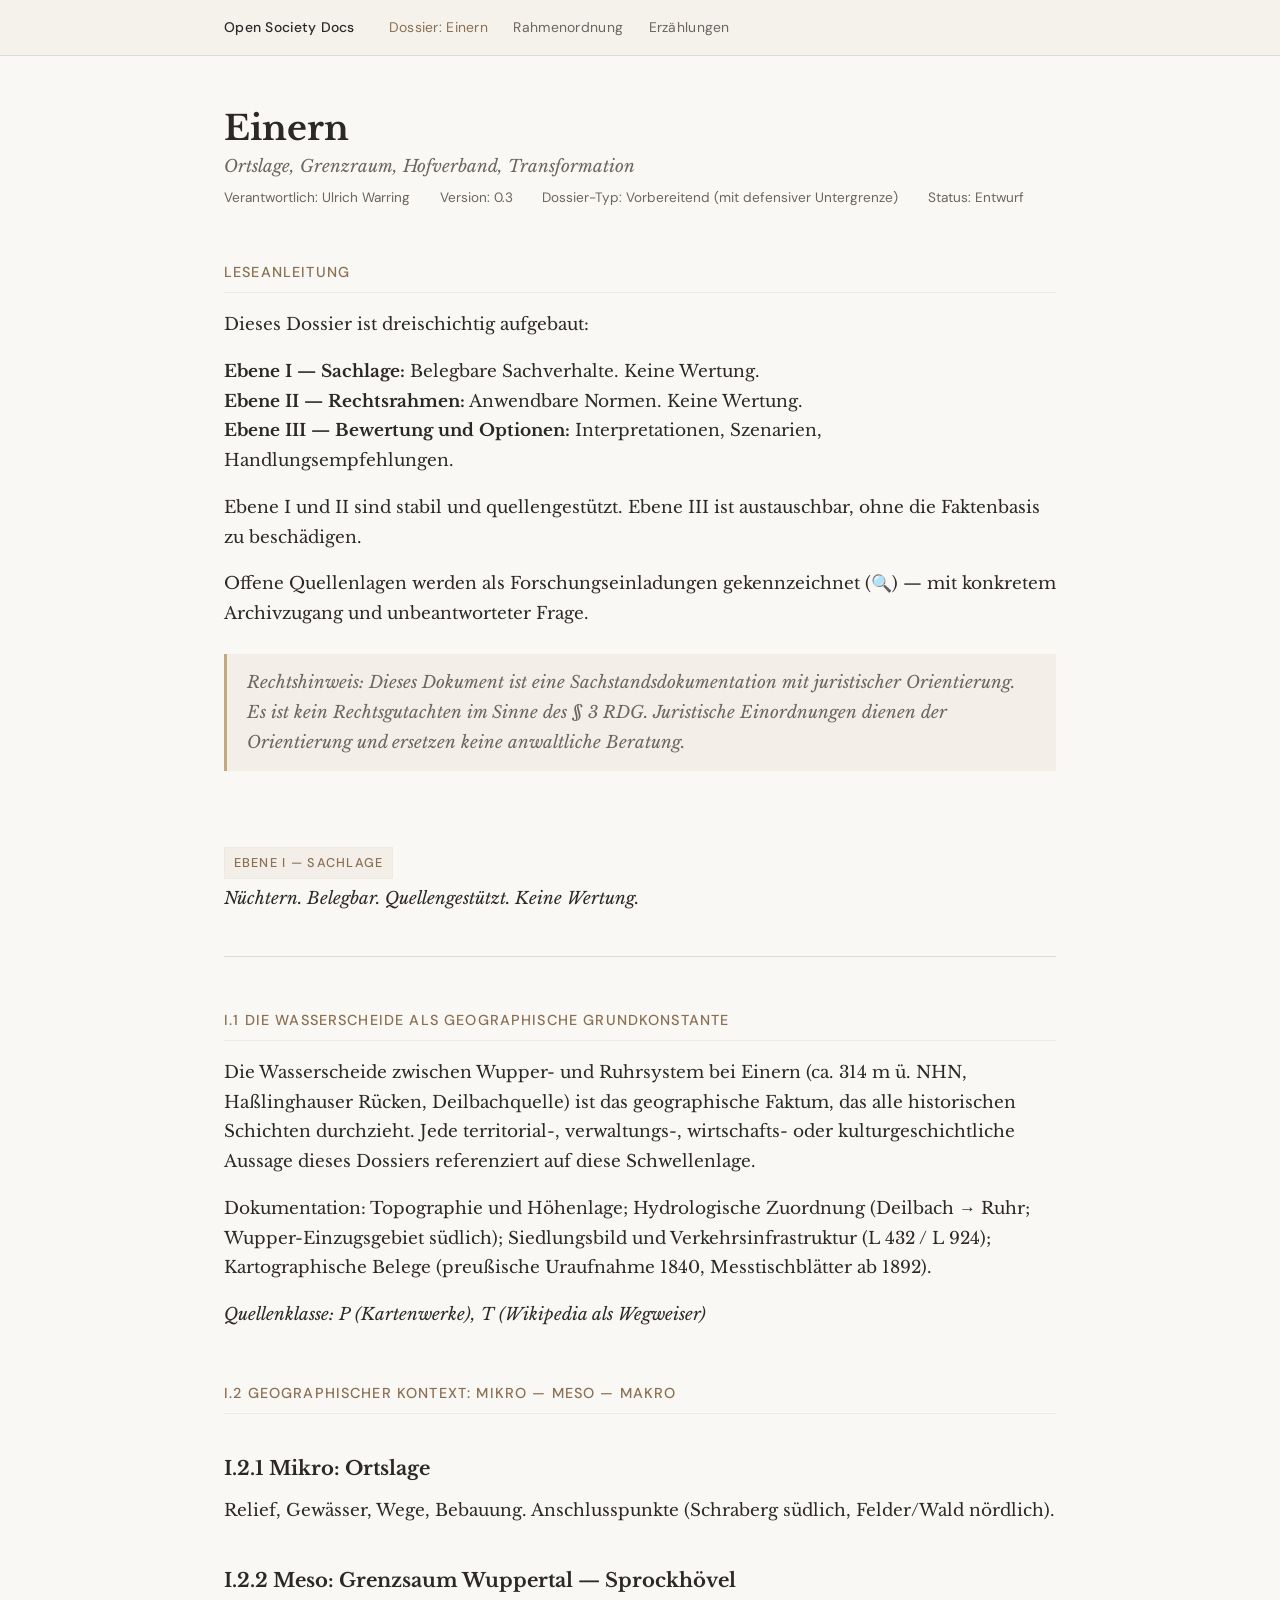
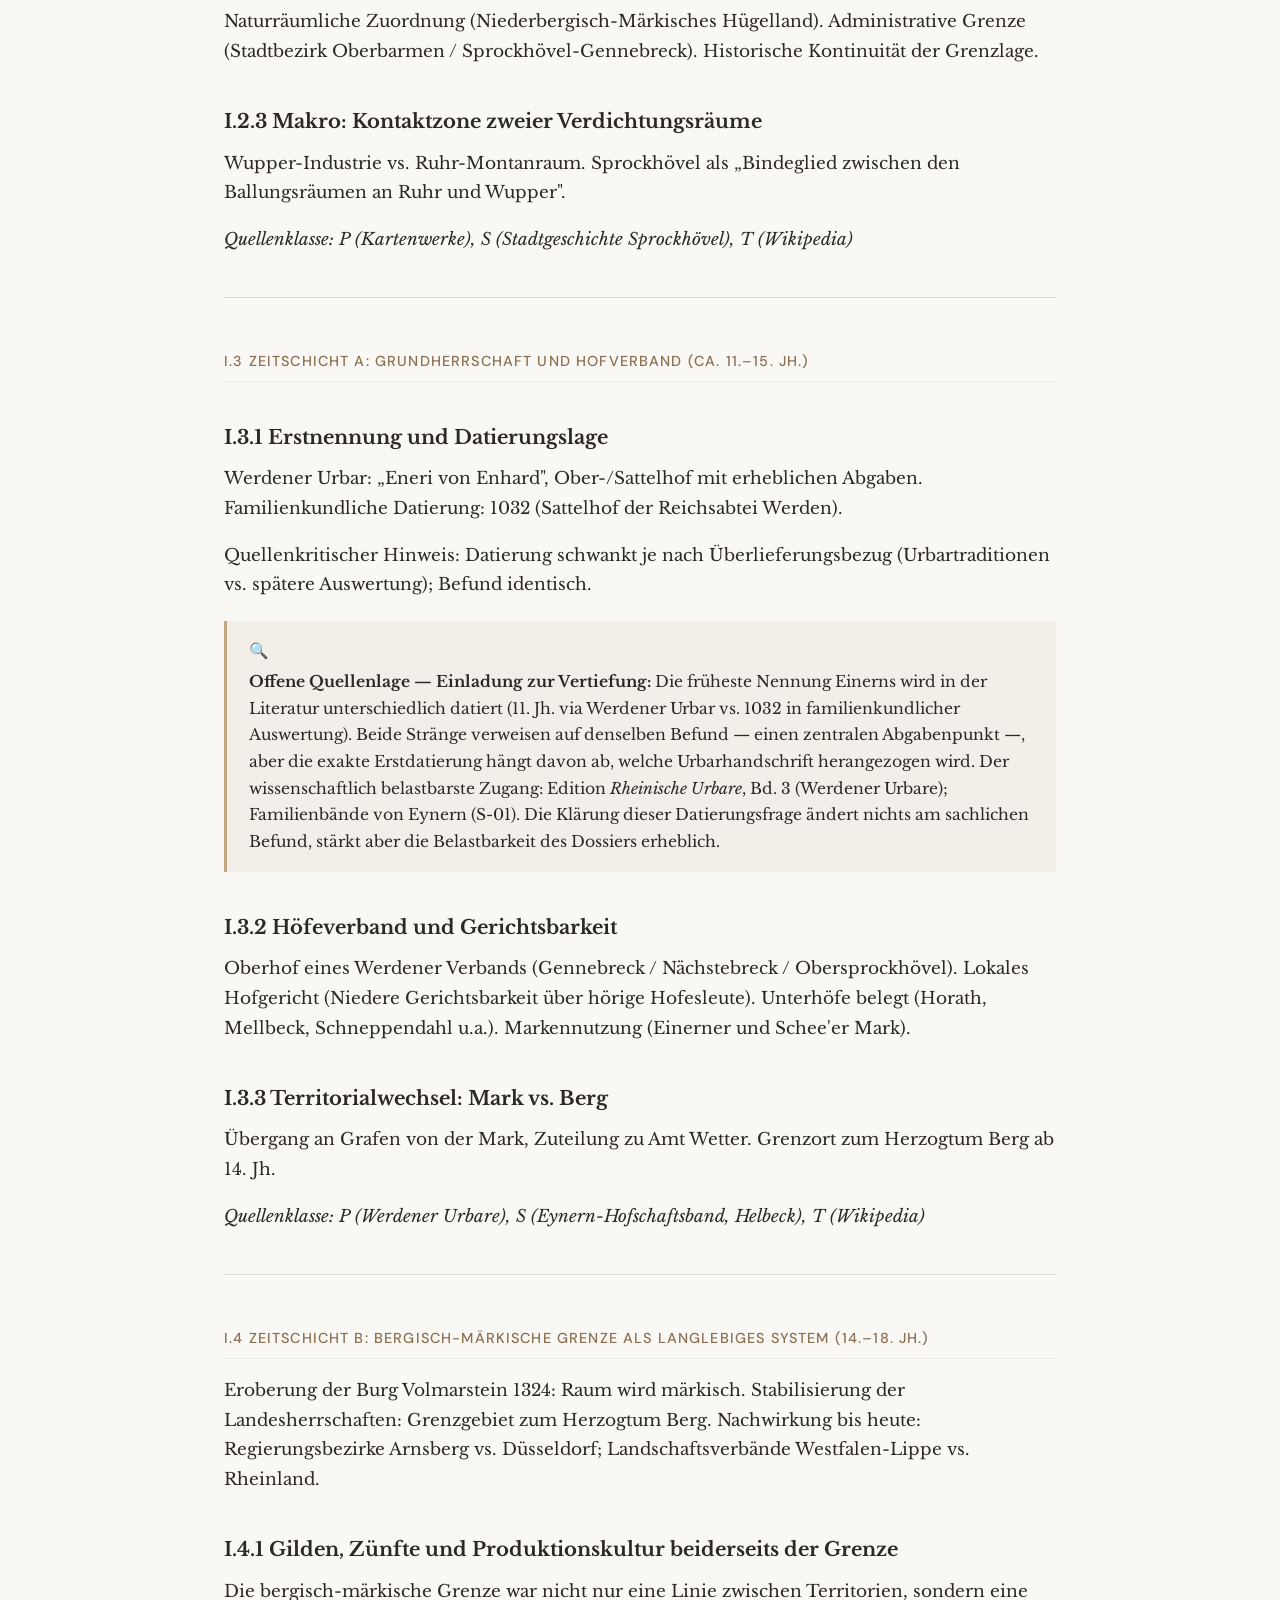
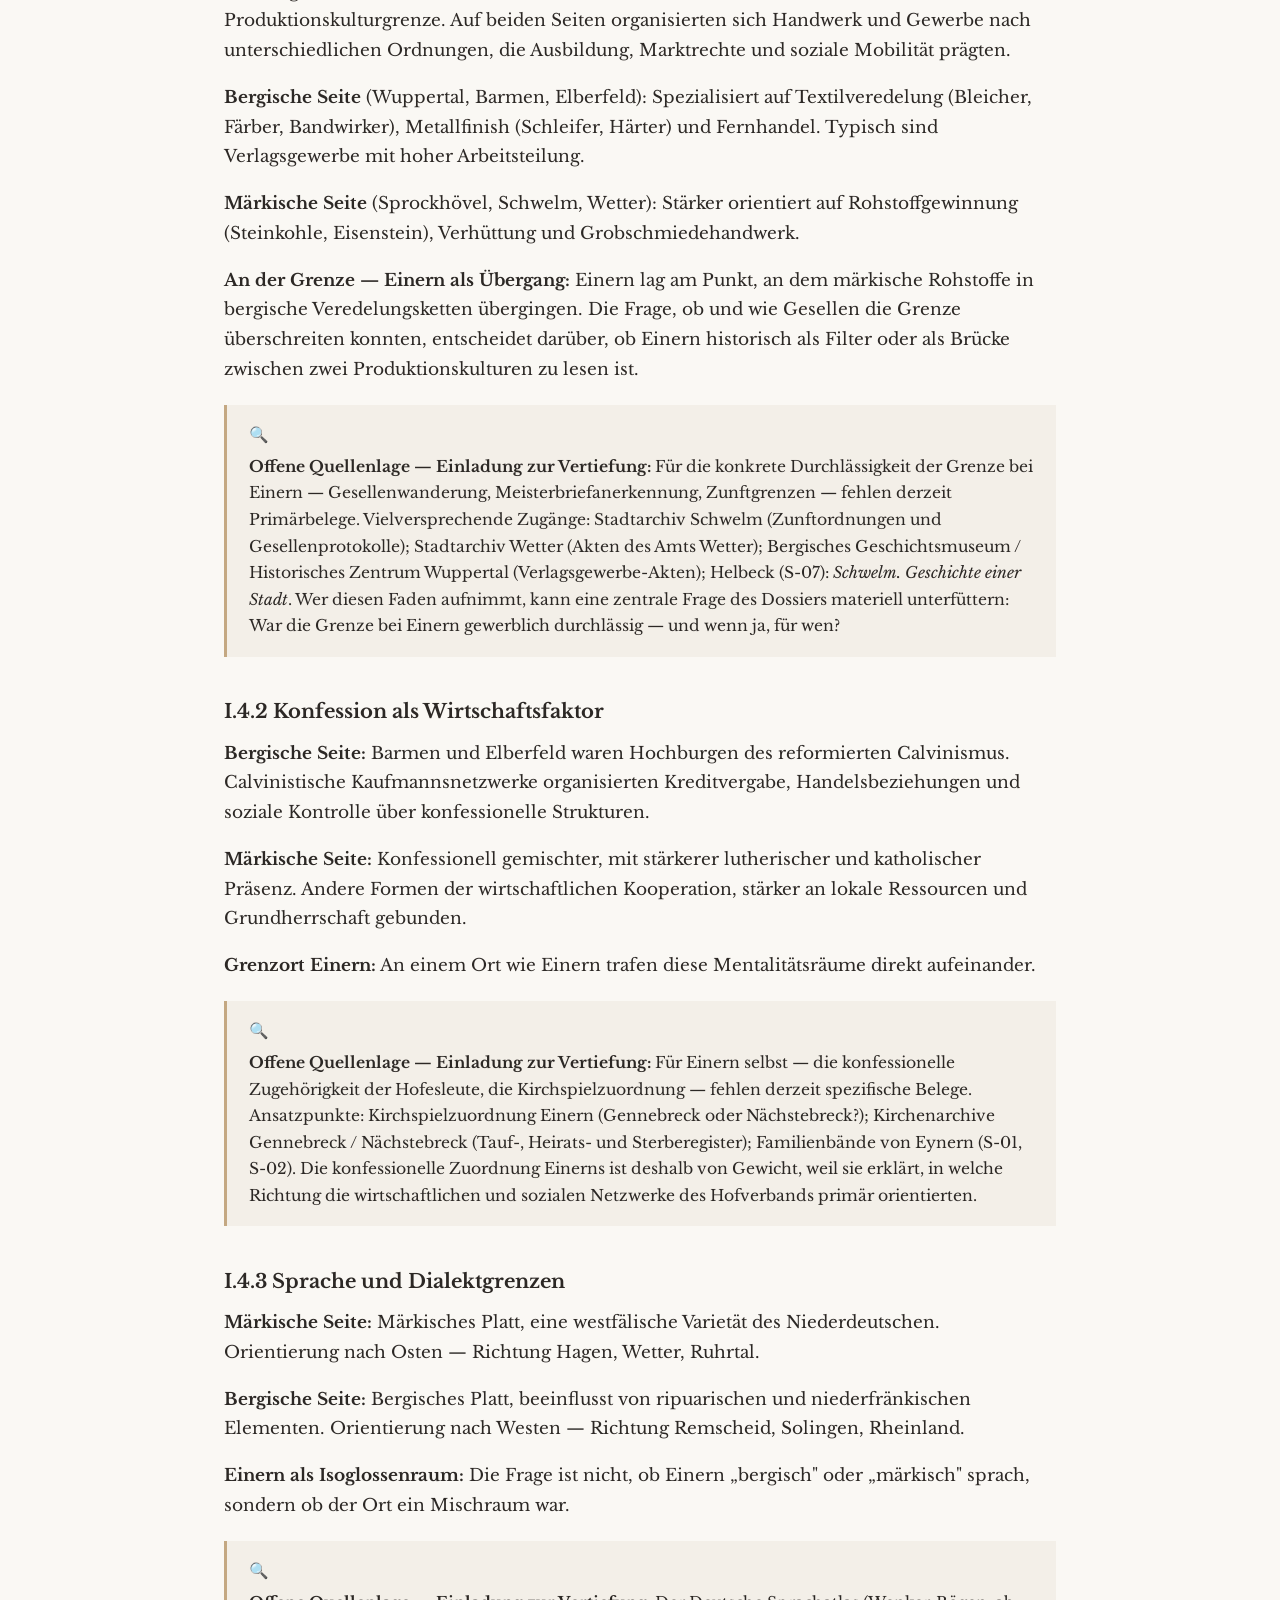
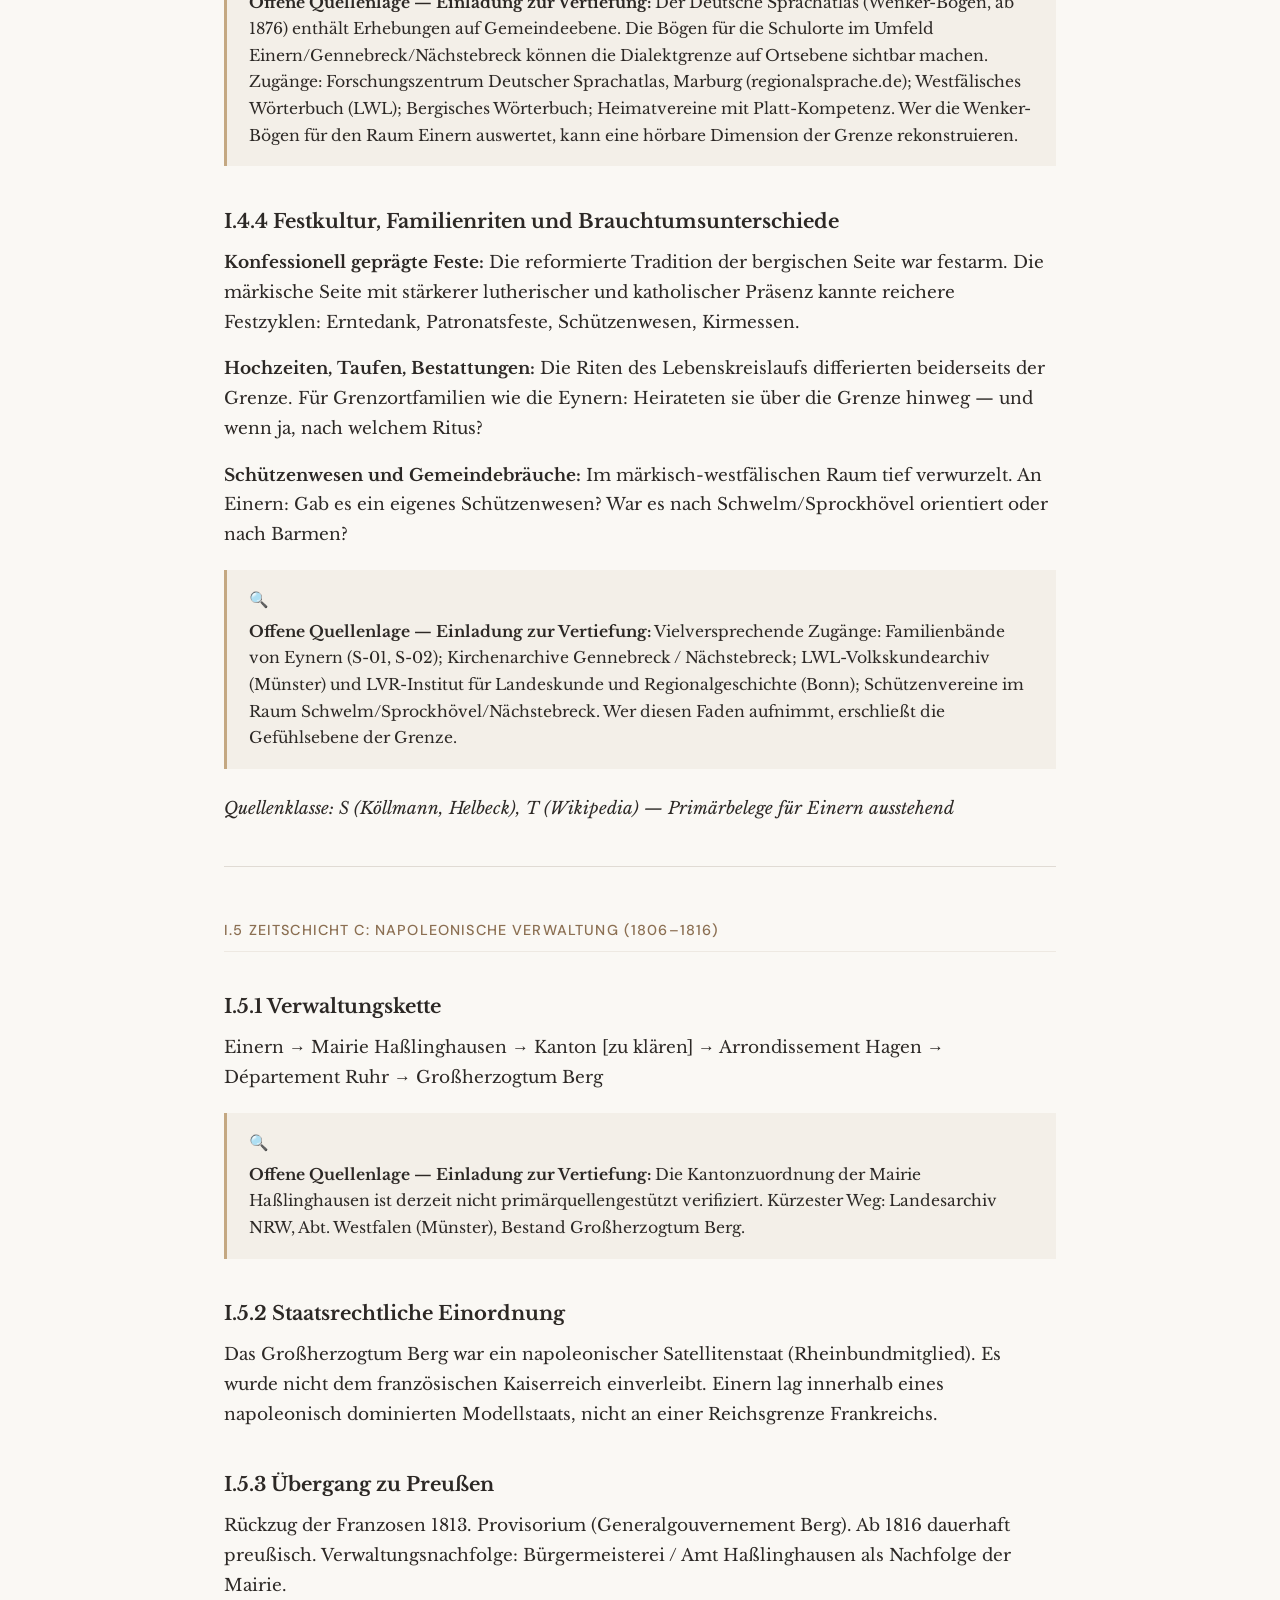
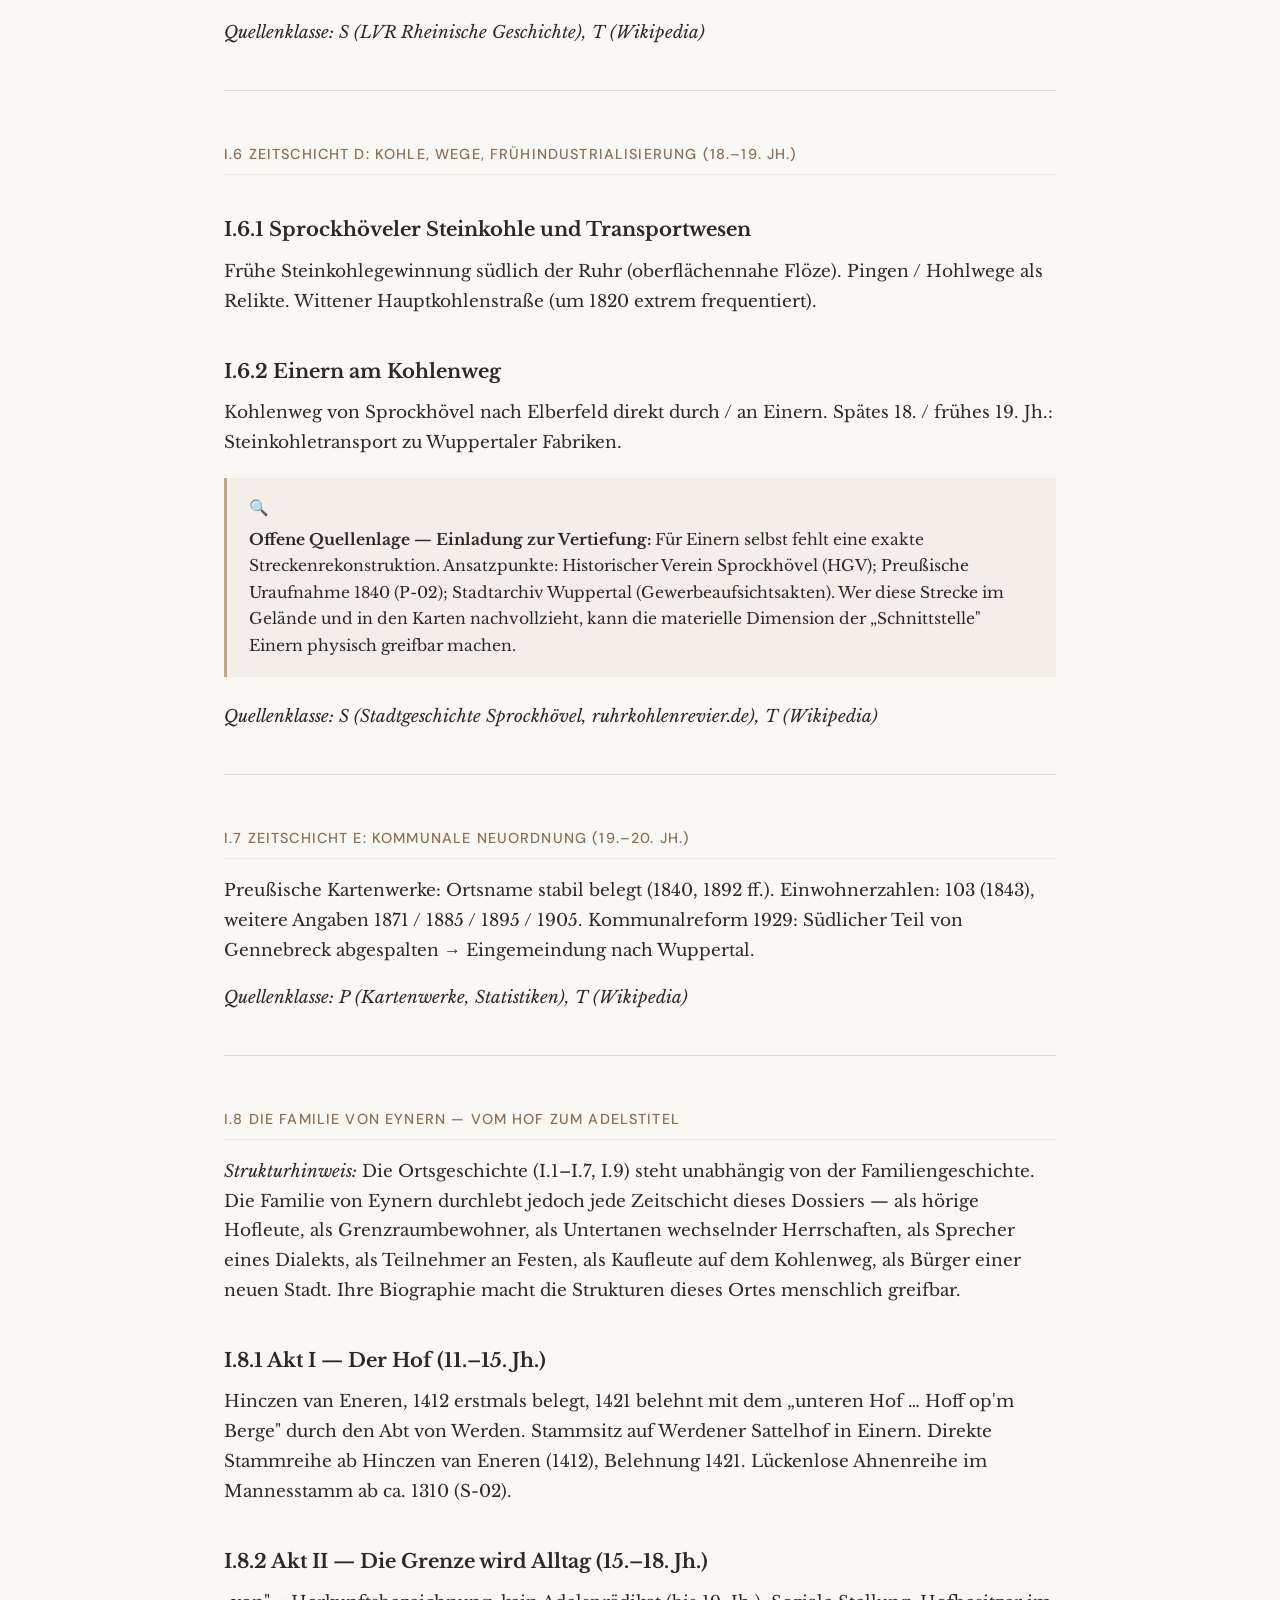
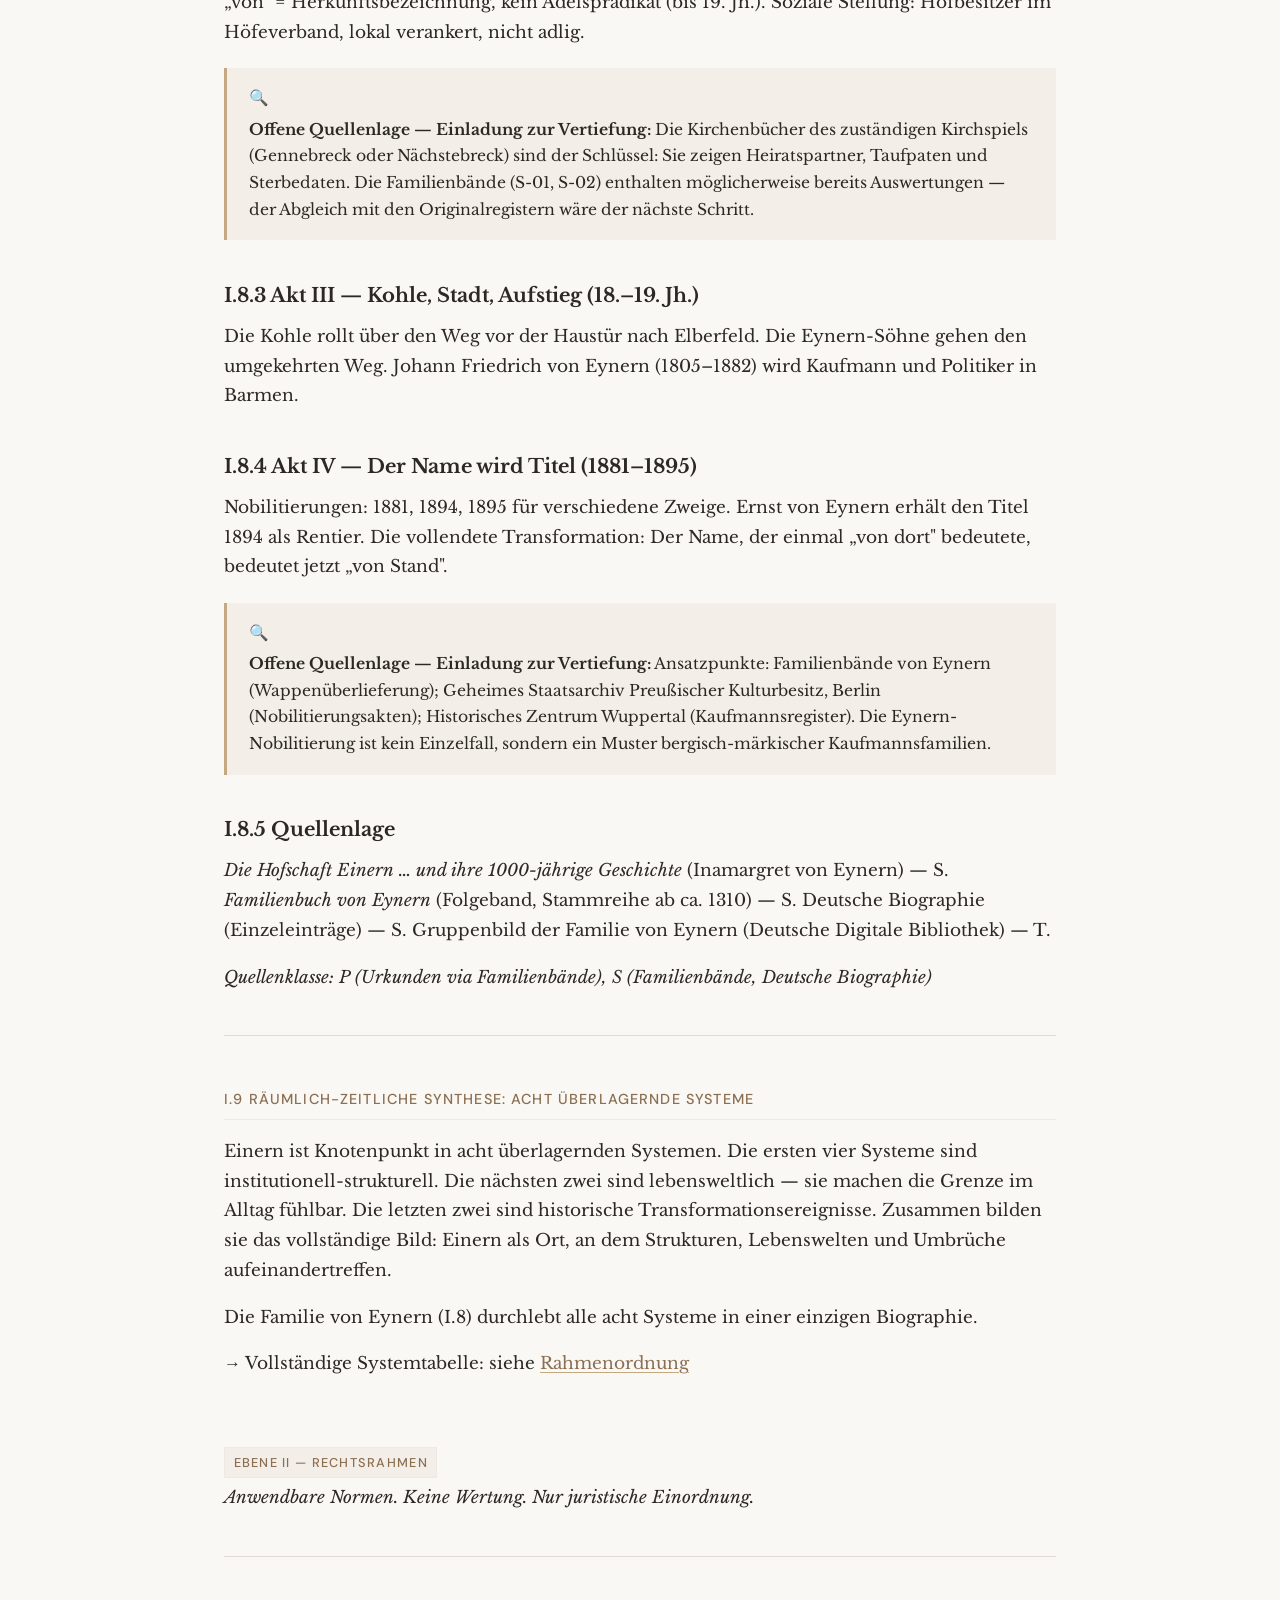
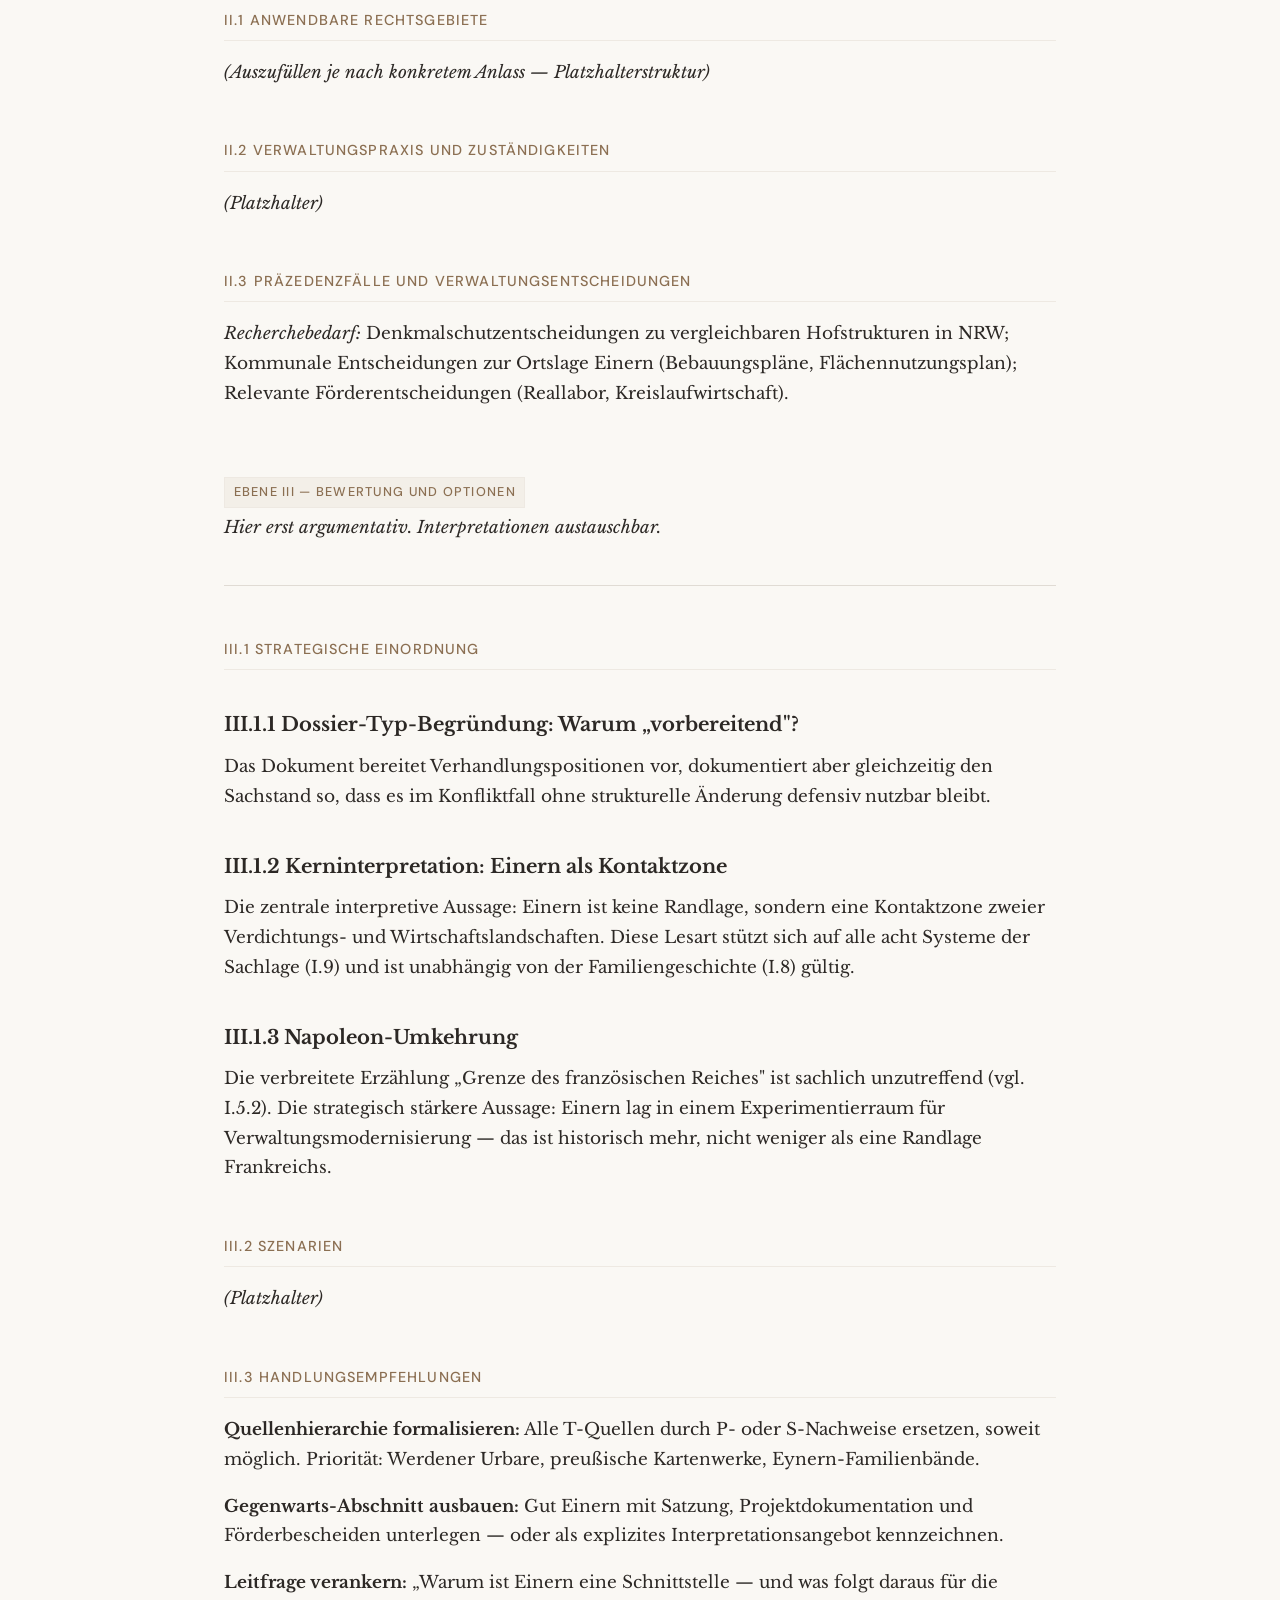
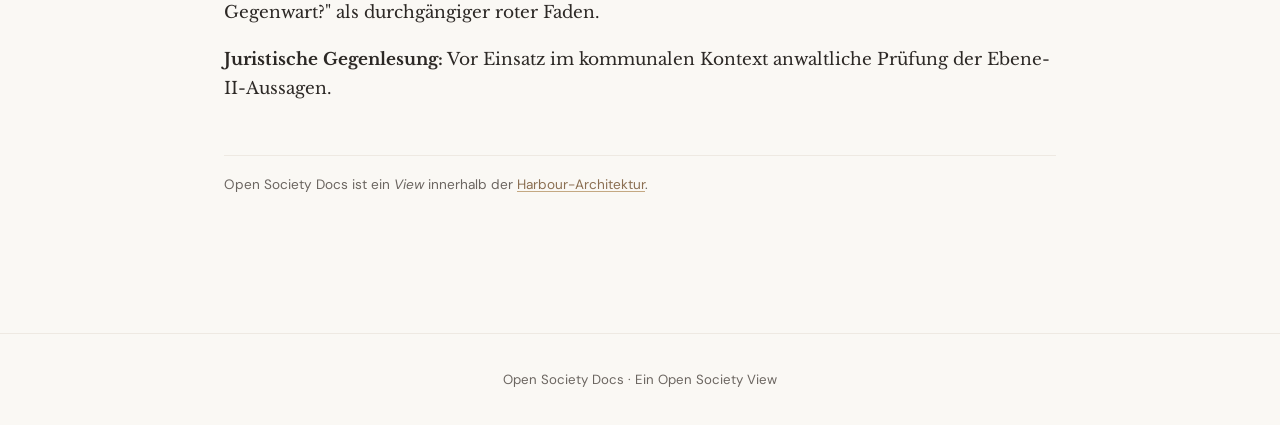
==== dossier/einern.html @ 09703fd0 "Add files via upload" ====
<!DOCTYPE html>
<html lang="de">
<head>
  <meta charset="UTF-8">
  <meta name="viewport" content="width=device-width, initial-scale=1.0">
  <title>Dossier: Einern — Open Society Docs</title>
  <link rel="stylesheet" href="../style.css">
</head>
<body>

<nav class="site-nav">
  <div class="nav-inner">
    <a href="../index.html" class="nav-title">Open Society Docs</a>
    <div class="nav-links">
      <a href="../dossier/einern.html" class="active">Dossier: Einern</a>
      <a href="../rahmenordnung/einern.html">Rahmenordnung</a>
      <a href="../erzaehlungen/derer-von-eynern.html">Erzählungen</a>
    </div>
  </div>
</nav>

<main class="wide">

  <h1>Einern
    <span class="subtitle">Ortslage, Grenzraum, Hofverband, Transformation</span>
  </h1>

  <div class="dossier-meta">
    <span>Verantwortlich: Ulrich Warring</span>
    <span>Version: 0.3</span>
    <span>Dossier-Typ: Vorbereitend (mit defensiver Untergrenze)</span>
    <span>Status: Entwurf</span>
  </div>

  <h2>Leseanleitung</h2>

  <p>Dieses Dossier ist dreischichtig aufgebaut:</p>

  <p><strong>Ebene I — Sachlage:</strong> Belegbare Sachverhalte. Keine Wertung.<br>
  <strong>Ebene II — Rechtsrahmen:</strong> Anwendbare Normen. Keine Wertung.<br>
  <strong>Ebene III — Bewertung und Optionen:</strong> Interpretationen, Szenarien, Handlungsempfehlungen.</p>

  <p>Ebene I und II sind stabil und quellengestützt. Ebene III ist austauschbar, ohne die Faktenbasis zu beschädigen.</p>

  <p>Offene Quellenlagen werden als Forschungseinladungen gekennzeichnet (🔍) — mit konkretem Archivzugang und unbeantworteter Frage.</p>

  <blockquote>Rechtshinweis: Dieses Dokument ist eine Sachstandsdokumentation mit juristischer Orientierung. Es ist kein Rechtsgutachten im Sinne des §&nbsp;3 RDG. Juristische Einordnungen dienen der Orientierung und ersetzen keine anwaltliche Beratung.</blockquote>

  <!-- ═══════════════ EBENE I ═══════════════ -->

  <div class="ebene-label">Ebene I — Sachlage</div>
  <p><em>Nüchtern. Belegbar. Quellengestützt. Keine Wertung.</em></p>

  <hr>

  <h2>I.1 Die Wasserscheide als geographische Grundkonstante</h2>

  <p>Die Wasserscheide zwischen Wupper- und Ruhrsystem bei Einern (ca. 314&nbsp;m&nbsp;ü.&nbsp;NHN, Haßlinghauser Rücken, Deilbachquelle) ist das geographische Faktum, das alle historischen Schichten durchzieht. Jede territorial-, verwaltungs-, wirtschafts- oder kulturgeschichtliche Aussage dieses Dossiers referenziert auf diese Schwellenlage.</p>

  <p>Dokumentation: Topographie und Höhenlage; Hydrologische Zuordnung (Deilbach → Ruhr; Wupper-Einzugsgebiet südlich); Siedlungsbild und Verkehrsinfrastruktur (L&nbsp;432 / L&nbsp;924); Kartographische Belege (preußische Uraufnahme 1840, Messtischblätter ab 1892).</p>

  <p><em>Quellenklasse: P (Kartenwerke), T (Wikipedia als Wegweiser)</em></p>

  <h2>I.2 Geographischer Kontext: Mikro — Meso — Makro</h2>

  <h3>I.2.1 Mikro: Ortslage</h3>
  <p>Relief, Gewässer, Wege, Bebauung. Anschlusspunkte (Schraberg südlich, Felder/Wald nördlich).</p>

  <h3>I.2.2 Meso: Grenzsaum Wuppertal — Sprockhövel</h3>
  <p>Naturräumliche Zuordnung (Niederbergisch-Märkisches Hügelland). Administrative Grenze (Stadtbezirk Oberbarmen / Sprockhövel-Gennebreck). Historische Kontinuität der Grenzlage.</p>

  <h3>I.2.3 Makro: Kontaktzone zweier Verdichtungsräume</h3>
  <p>Wupper-Industrie vs. Ruhr-Montanraum. Sprockhövel als „Bindeglied zwischen den Ballungsräumen an Ruhr und Wupper".</p>

  <p><em>Quellenklasse: P (Kartenwerke), S (Stadtgeschichte Sprockhövel), T (Wikipedia)</em></p>

  <hr>

  <h2>I.3 Zeitschicht A: Grundherrschaft und Hofverband (ca. 11.–15. Jh.)</h2>

  <h3>I.3.1 Erstnennung und Datierungslage</h3>

  <p>Werdener Urbar: „Eneri von Enhard", Ober-/Sattelhof mit erheblichen Abgaben. Familienkundliche Datierung: 1032 (Sattelhof der Reichsabtei Werden).</p>

  <p>Quellenkritischer Hinweis: Datierung schwankt je nach Überlieferungsbezug (Urbartraditionen vs. spätere Auswertung); Befund identisch.</p>

  <div class="research-invitation">
    <strong>Offene Quellenlage — Einladung zur Vertiefung:</strong> Die früheste Nennung Einerns wird in der Literatur unterschiedlich datiert (11.&nbsp;Jh. via Werdener Urbar vs. 1032 in familienkundlicher Auswertung). Beide Stränge verweisen auf denselben Befund — einen zentralen Abgabenpunkt —, aber die exakte Erstdatierung hängt davon ab, welche Urbarhandschrift herangezogen wird. Der wissenschaftlich belastbarste Zugang: Edition <em>Rheinische Urbare</em>, Bd.&nbsp;3 (Werdener Urbare); Familienbände von Eynern (S-01). Die Klärung dieser Datierungsfrage ändert nichts am sachlichen Befund, stärkt aber die Belastbarkeit des Dossiers erheblich.
  </div>

  <h3>I.3.2 Höfeverband und Gerichtsbarkeit</h3>

  <p>Oberhof eines Werdener Verbands (Gennebreck / Nächstebreck / Obersprockhövel). Lokales Hofgericht (Niedere Gerichtsbarkeit über hörige Hofesleute). Unterhöfe belegt (Horath, Mellbeck, Schneppendahl u.a.). Markennutzung (Einerner und Schee'er Mark).</p>

  <h3>I.3.3 Territorialwechsel: Mark vs. Berg</h3>

  <p>Übergang an Grafen von der Mark, Zuteilung zu Amt Wetter. Grenzort zum Herzogtum Berg ab 14.&nbsp;Jh.</p>

  <p><em>Quellenklasse: P (Werdener Urbare), S (Eynern-Hofschaftsband, Helbeck), T (Wikipedia)</em></p>

  <hr>

  <h2>I.4 Zeitschicht B: Bergisch-märkische Grenze als langlebiges System (14.–18. Jh.)</h2>

  <p>Eroberung der Burg Volmarstein 1324: Raum wird märkisch. Stabilisierung der Landesherrschaften: Grenzgebiet zum Herzogtum Berg. Nachwirkung bis heute: Regierungsbezirke Arnsberg vs. Düsseldorf; Landschaftsverbände Westfalen-Lippe vs. Rheinland.</p>

  <h3>I.4.1 Gilden, Zünfte und Produktionskultur beiderseits der Grenze</h3>

  <p>Die bergisch-märkische Grenze war nicht nur eine Linie zwischen Territorien, sondern eine Produktionskulturgrenze. Auf beiden Seiten organisierten sich Handwerk und Gewerbe nach unterschiedlichen Ordnungen, die Ausbildung, Marktrechte und soziale Mobilität prägten.</p>

  <p><strong>Bergische Seite</strong> (Wuppertal, Barmen, Elberfeld): Spezialisiert auf Textilveredelung (Bleicher, Färber, Bandwirker), Metallfinish (Schleifer, Härter) und Fernhandel. Typisch sind Verlagsgewerbe mit hoher Arbeitsteilung.</p>

  <p><strong>Märkische Seite</strong> (Sprockhövel, Schwelm, Wetter): Stärker orientiert auf Rohstoffgewinnung (Steinkohle, Eisenstein), Verhüttung und Grobschmiedehandwerk.</p>

  <p><strong>An der Grenze — Einern als Übergang:</strong> Einern lag am Punkt, an dem märkische Rohstoffe in bergische Veredelungsketten übergingen. Die Frage, ob und wie Gesellen die Grenze überschreiten konnten, entscheidet darüber, ob Einern historisch als Filter oder als Brücke zwischen zwei Produktionskulturen zu lesen ist.</p>

  <div class="research-invitation">
    <strong>Offene Quellenlage — Einladung zur Vertiefung:</strong> Für die konkrete Durchlässigkeit der Grenze bei Einern — Gesellenwanderung, Meisterbriefanerkennung, Zunftgrenzen — fehlen derzeit Primärbelege. Vielversprechende Zugänge: Stadtarchiv Schwelm (Zunftordnungen und Gesellenprotokolle); Stadtarchiv Wetter (Akten des Amts Wetter); Bergisches Geschichtsmuseum / Historisches Zentrum Wuppertal (Verlagsgewerbe-Akten); Helbeck (S-07): <em>Schwelm. Geschichte einer Stadt</em>. Wer diesen Faden aufnimmt, kann eine zentrale Frage des Dossiers materiell unterfüttern: War die Grenze bei Einern gewerblich durchlässig — und wenn ja, für wen?
  </div>

  <h3>I.4.2 Konfession als Wirtschaftsfaktor</h3>

  <p><strong>Bergische Seite:</strong> Barmen und Elberfeld waren Hochburgen des reformierten Calvinismus. Calvinistische Kaufmannsnetzwerke organisierten Kreditvergabe, Handelsbeziehungen und soziale Kontrolle über konfessionelle Strukturen.</p>

  <p><strong>Märkische Seite:</strong> Konfessionell gemischter, mit stärkerer lutherischer und katholischer Präsenz. Andere Formen der wirtschaftlichen Kooperation, stärker an lokale Ressourcen und Grundherrschaft gebunden.</p>

  <p><strong>Grenzort Einern:</strong> An einem Ort wie Einern trafen diese Mentalitätsräume direkt aufeinander.</p>

  <div class="research-invitation">
    <strong>Offene Quellenlage — Einladung zur Vertiefung:</strong> Für Einern selbst — die konfessionelle Zugehörigkeit der Hofesleute, die Kirchspielzuordnung — fehlen derzeit spezifische Belege. Ansatzpunkte: Kirchspielzuordnung Einern (Gennebreck oder Nächstebreck?); Kirchenarchive Gennebreck / Nächstebreck (Tauf-, Heirats- und Sterberegister); Familienbände von Eynern (S-01, S-02). Die konfessionelle Zuordnung Einerns ist deshalb von Gewicht, weil sie erklärt, in welche Richtung die wirtschaftlichen und sozialen Netzwerke des Hofverbands primär orientierten.
  </div>

  <h3>I.4.3 Sprache und Dialektgrenzen</h3>

  <p><strong>Märkische Seite:</strong> Märkisches Platt, eine westfälische Varietät des Niederdeutschen. Orientierung nach Osten — Richtung Hagen, Wetter, Ruhrtal.</p>

  <p><strong>Bergische Seite:</strong> Bergisches Platt, beeinflusst von ripuarischen und niederfränkischen Elementen. Orientierung nach Westen — Richtung Remscheid, Solingen, Rheinland.</p>

  <p><strong>Einern als Isoglossenraum:</strong> Die Frage ist nicht, ob Einern „bergisch" oder „märkisch" sprach, sondern ob der Ort ein Mischraum war.</p>

  <div class="research-invitation">
    <strong>Offene Quellenlage — Einladung zur Vertiefung:</strong> Der Deutsche Sprachatlas (Wenker-Bögen, ab 1876) enthält Erhebungen auf Gemeindeebene. Die Bögen für die Schulorte im Umfeld Einern/Gennebreck/Nächstebreck können die Dialektgrenze auf Ortsebene sichtbar machen. Zugänge: Forschungszentrum Deutscher Sprachatlas, Marburg (regionalsprache.de); Westfälisches Wörterbuch (LWL); Bergisches Wörterbuch; Heimatvereine mit Platt-Kompetenz. Wer die Wenker-Bögen für den Raum Einern auswertet, kann eine hörbare Dimension der Grenze rekonstruieren.
  </div>

  <h3>I.4.4 Festkultur, Familienriten und Brauchtumsunterschiede</h3>

  <p><strong>Konfessionell geprägte Feste:</strong> Die reformierte Tradition der bergischen Seite war festarm. Die märkische Seite mit stärkerer lutherischer und katholischer Präsenz kannte reichere Festzyklen: Erntedank, Patronatsfeste, Schützenwesen, Kirmessen.</p>

  <p><strong>Hochzeiten, Taufen, Bestattungen:</strong> Die Riten des Lebenskreislaufs differierten beiderseits der Grenze. Für Grenzortfamilien wie die Eynern: Heirateten sie über die Grenze hinweg — und wenn ja, nach welchem Ritus?</p>

  <p><strong>Schützenwesen und Gemeindebräuche:</strong> Im märkisch-westfälischen Raum tief verwurzelt. An Einern: Gab es ein eigenes Schützenwesen? War es nach Schwelm/Sprockhövel orientiert oder nach Barmen?</p>

  <div class="research-invitation">
    <strong>Offene Quellenlage — Einladung zur Vertiefung:</strong> Vielversprechende Zugänge: Familienbände von Eynern (S-01, S-02); Kirchenarchive Gennebreck / Nächstebreck; LWL-Volkskundearchiv (Münster) und LVR-Institut für Landeskunde und Regionalgeschichte (Bonn); Schützenvereine im Raum Schwelm/Sprockhövel/Nächstebreck. Wer diesen Faden aufnimmt, erschließt die Gefühlsebene der Grenze.
  </div>

  <p><em>Quellenklasse: S (Köllmann, Helbeck), T (Wikipedia) — Primärbelege für Einern ausstehend</em></p>

  <hr>

  <h2>I.5 Zeitschicht C: Napoleonische Verwaltung (1806–1816)</h2>

  <h3>I.5.1 Verwaltungskette</h3>

  <p>Einern → Mairie Haßlinghausen → Kanton [zu klären] → Arrondissement Hagen → Département Ruhr → Großherzogtum Berg</p>

  <div class="research-invitation">
    <strong>Offene Quellenlage — Einladung zur Vertiefung:</strong> Die Kantonzuordnung der Mairie Haßlinghausen ist derzeit nicht primärquellengestützt verifiziert. Kürzester Weg: Landesarchiv NRW, Abt. Westfalen (Münster), Bestand Großherzogtum Berg.
  </div>

  <h3>I.5.2 Staatsrechtliche Einordnung</h3>

  <p>Das Großherzogtum Berg war ein napoleonischer Satellitenstaat (Rheinbundmitglied). Es wurde nicht dem französischen Kaiserreich einverleibt. Einern lag innerhalb eines napoleonisch dominierten Modellstaats, nicht an einer Reichsgrenze Frankreichs.</p>

  <h3>I.5.3 Übergang zu Preußen</h3>

  <p>Rückzug der Franzosen 1813. Provisorium (Generalgouvernement Berg). Ab 1816 dauerhaft preußisch. Verwaltungsnachfolge: Bürgermeisterei / Amt Haßlinghausen als Nachfolge der Mairie.</p>

  <p><em>Quellenklasse: S (LVR Rheinische Geschichte), T (Wikipedia)</em></p>

  <hr>

  <h2>I.6 Zeitschicht D: Kohle, Wege, Frühindustrialisierung (18.–19. Jh.)</h2>

  <h3>I.6.1 Sprockhöveler Steinkohle und Transportwesen</h3>

  <p>Frühe Steinkohlegewinnung südlich der Ruhr (oberflächennahe Flöze). Pingen / Hohlwege als Relikte. Wittener Hauptkohlenstraße (um 1820 extrem frequentiert).</p>

  <h3>I.6.2 Einern am Kohlenweg</h3>

  <p>Kohlenweg von Sprockhövel nach Elberfeld direkt durch / an Einern. Spätes 18. / frühes 19.&nbsp;Jh.: Steinkohletransport zu Wuppertaler Fabriken.</p>

  <div class="research-invitation">
    <strong>Offene Quellenlage — Einladung zur Vertiefung:</strong> Für Einern selbst fehlt eine exakte Streckenrekonstruktion. Ansatzpunkte: Historischer Verein Sprockhövel (HGV); Preußische Uraufnahme 1840 (P-02); Stadtarchiv Wuppertal (Gewerbeaufsichtsakten). Wer diese Strecke im Gelände und in den Karten nachvollzieht, kann die materielle Dimension der „Schnittstelle" Einern physisch greifbar machen.
  </div>

  <p><em>Quellenklasse: S (Stadtgeschichte Sprockhövel, ruhrkohlenrevier.de), T (Wikipedia)</em></p>

  <hr>

  <h2>I.7 Zeitschicht E: Kommunale Neuordnung (19.–20. Jh.)</h2>

  <p>Preußische Kartenwerke: Ortsname stabil belegt (1840, 1892&nbsp;ff.). Einwohnerzahlen: 103 (1843), weitere Angaben 1871 / 1885 / 1895 / 1905. Kommunalreform 1929: Südlicher Teil von Gennebreck abgespalten → Eingemeindung nach Wuppertal.</p>

  <p><em>Quellenklasse: P (Kartenwerke, Statistiken), T (Wikipedia)</em></p>

  <hr>

  <h2>I.8 Die Familie von Eynern — vom Hof zum Adelstitel</h2>

  <p><em>Strukturhinweis:</em> Die Ortsgeschichte (I.1–I.7, I.9) steht unabhängig von der Familiengeschichte. Die Familie von Eynern durchlebt jedoch jede Zeitschicht dieses Dossiers — als hörige Hofleute, als Grenzraumbewohner, als Untertanen wechselnder Herrschaften, als Sprecher eines Dialekts, als Teilnehmer an Festen, als Kaufleute auf dem Kohlenweg, als Bürger einer neuen Stadt. Ihre Biographie macht die Strukturen dieses Ortes menschlich greifbar.</p>

  <h3>I.8.1 Akt I — Der Hof (11.–15. Jh.)</h3>

  <p>Hinczen van Eneren, 1412 erstmals belegt, 1421 belehnt mit dem „unteren Hof … Hoff op'm Berge" durch den Abt von Werden. Stammsitz auf Werdener Sattelhof in Einern. Direkte Stammreihe ab Hinczen van Eneren (1412), Belehnung 1421. Lückenlose Ahnenreihe im Mannesstamm ab ca. 1310 (S-02).</p>

  <h3>I.8.2 Akt II — Die Grenze wird Alltag (15.–18. Jh.)</h3>

  <p>„von" = Herkunftsbezeichnung, kein Adelsprädikat (bis 19.&nbsp;Jh.). Soziale Stellung: Hofbesitzer im Höfeverband, lokal verankert, nicht adlig.</p>

  <div class="research-invitation">
    <strong>Offene Quellenlage — Einladung zur Vertiefung:</strong> Die Kirchenbücher des zuständigen Kirchspiels (Gennebreck oder Nächstebreck) sind der Schlüssel: Sie zeigen Heiratspartner, Taufpaten und Sterbedaten. Die Familienbände (S-01, S-02) enthalten möglicherweise bereits Auswertungen — der Abgleich mit den Originalregistern wäre der nächste Schritt.
  </div>

  <h3>I.8.3 Akt III — Kohle, Stadt, Aufstieg (18.–19. Jh.)</h3>

  <p>Die Kohle rollt über den Weg vor der Haustür nach Elberfeld. Die Eynern-Söhne gehen den umgekehrten Weg. Johann Friedrich von Eynern (1805–1882) wird Kaufmann und Politiker in Barmen.</p>

  <h3>I.8.4 Akt IV — Der Name wird Titel (1881–1895)</h3>

  <p>Nobilitierungen: 1881, 1894, 1895 für verschiedene Zweige. Ernst von Eynern erhält den Titel 1894 als Rentier. Die vollendete Transformation: Der Name, der einmal „von dort" bedeutete, bedeutet jetzt „von Stand".</p>

  <div class="research-invitation">
    <strong>Offene Quellenlage — Einladung zur Vertiefung:</strong> Ansatzpunkte: Familienbände von Eynern (Wappenüberlieferung); Geheimes Staatsarchiv Preußischer Kulturbesitz, Berlin (Nobilitierungsakten); Historisches Zentrum Wuppertal (Kaufmannsregister). Die Eynern-Nobilitierung ist kein Einzelfall, sondern ein Muster bergisch-märkischer Kaufmannsfamilien.
  </div>

  <h3>I.8.5 Quellenlage</h3>

  <p><em>Die Hofschaft Einern … und ihre 1000-jährige Geschichte</em> (Inamargret von Eynern) — S. <em>Familienbuch von Eynern</em> (Folgeband, Stammreihe ab ca. 1310) — S. Deutsche Biographie (Einzeleinträge) — S. Gruppenbild der Familie von Eynern (Deutsche Digitale Bibliothek) — T.</p>

  <p><em>Quellenklasse: P (Urkunden via Familienbände), S (Familienbände, Deutsche Biographie)</em></p>

  <hr>

  <h2>I.9 Räumlich-zeitliche Synthese: Acht überlagernde Systeme</h2>

  <p>Einern ist Knotenpunkt in acht überlagernden Systemen. Die ersten vier Systeme sind institutionell-strukturell. Die nächsten zwei sind lebensweltlich — sie machen die Grenze im Alltag fühlbar. Die letzten zwei sind historische Transformationsereignisse. Zusammen bilden sie das vollständige Bild: Einern als Ort, an dem Strukturen, Lebenswelten und Umbrüche aufeinandertreffen.</p>

  <p>Die Familie von Eynern (I.8) durchlebt alle acht Systeme in einer einzigen Biographie.</p>

  <p>→ Vollständige Systemtabelle: siehe <a href="../rahmenordnung/einern.html">Rahmenordnung</a></p>

  <!-- ═══════════════ EBENE II ═══════════════ -->

  <div class="ebene-label">Ebene II — Rechtsrahmen</div>
  <p><em>Anwendbare Normen. Keine Wertung. Nur juristische Einordnung.</em></p>

  <hr>

  <h2>II.1 Anwendbare Rechtsgebiete</h2>
  <p><em>(Auszufüllen je nach konkretem Anlass — Platzhalterstruktur)</em></p>

  <h2>II.2 Verwaltungspraxis und Zuständigkeiten</h2>
  <p><em>(Platzhalter)</em></p>

  <h2>II.3 Präzedenzfälle und Verwaltungsentscheidungen</h2>
  <p><em>Recherchebedarf:</em> Denkmalschutzentscheidungen zu vergleichbaren Hofstrukturen in NRW; Kommunale Entscheidungen zur Ortslage Einern (Bebauungspläne, Flächennutzungsplan); Relevante Förderentscheidungen (Reallabor, Kreislaufwirtschaft).</p>

  <!-- ═══════════════ EBENE III ═══════════════ -->

  <div class="ebene-label">Ebene III — Bewertung und Optionen</div>
  <p><em>Hier erst argumentativ. Interpretationen austauschbar.</em></p>

  <hr>

  <h2>III.1 Strategische Einordnung</h2>

  <h3>III.1.1 Dossier-Typ-Begründung: Warum „vorbereitend"?</h3>
  <p>Das Dokument bereitet Verhandlungspositionen vor, dokumentiert aber gleichzeitig den Sachstand so, dass es im Konfliktfall ohne strukturelle Änderung defensiv nutzbar bleibt.</p>

  <h3>III.1.2 Kerninterpretation: Einern als Kontaktzone</h3>
  <p>Die zentrale interpretive Aussage: Einern ist keine Randlage, sondern eine Kontaktzone zweier Verdichtungs- und Wirtschaftslandschaften. Diese Lesart stützt sich auf alle acht Systeme der Sachlage (I.9) und ist unabhängig von der Familiengeschichte (I.8) gültig.</p>

  <h3>III.1.3 Napoleon-Umkehrung</h3>
  <p>Die verbreitete Erzählung „Grenze des französischen Reiches" ist sachlich unzutreffend (vgl. I.5.2). Die strategisch stärkere Aussage: Einern lag in einem Experimentierraum für Verwaltungsmodernisierung — das ist historisch mehr, nicht weniger als eine Randlage Frankreichs.</p>

  <h2>III.2 Szenarien</h2>
  <p><em>(Platzhalter)</em></p>

  <h2>III.3 Handlungsempfehlungen</h2>

  <p><strong>Quellenhierarchie formalisieren:</strong> Alle T-Quellen durch P- oder S-Nachweise ersetzen, soweit möglich. Priorität: Werdener Urbare, preußische Kartenwerke, Eynern-Familienbände.</p>

  <p><strong>Gegenwarts-Abschnitt ausbauen:</strong> Gut Einern mit Satzung, Projektdokumentation und Förderbescheiden unterlegen — oder als explizites Interpretationsangebot kennzeichnen.</p>

  <p><strong>Leitfrage verankern:</strong> „Warum ist Einern eine Schnittstelle — und was folgt daraus für die Gegenwart?" als durchgängiger roter Faden.</p>

  <p><strong>Juristische Gegenlesung:</strong> Vor Einsatz im kommunalen Kontext anwaltliche Prüfung der Ebene-II-Aussagen.</p>

  <div class="harbour-ref">
    Open Society Docs ist ein <em>View</em> innerhalb der <a href="https://harbour-architecture.github.io/root/">Harbour-Architektur</a>.
  </div>

</main>

<footer>
  Open Society Docs · Ein Open Society View
</footer>

</body>
</html>
---- style.css ----
/* Open Society Docs — Stylesheet */
/* Editorial/literary design. Quiet, confident, warm. */

@import url('https://fonts.googleapis.com/css2?family=Libre+Baskerville:ital,wght@0,400;0,700;1,400&family=DM+Sans:ital,opsz,wght@0,9..40,300;0,9..40,400;0,9..40,500;1,9..40,400&display=swap');

:root {
  --color-bg: #faf8f4;
  --color-text: #2c2825;
  --color-text-muted: #6b6560;
  --color-accent: #8b6f52;
  --color-accent-light: #c4a882;
  --color-border: #e0dbd4;
  --color-border-light: #eee9e2;
  --color-highlight: #f3efe8;
  --color-nav-bg: #f5f2ec;
  --font-body: 'Libre Baskerville', Georgia, 'Times New Roman', serif;
  --font-ui: 'DM Sans', -apple-system, BlinkMacSystemFont, sans-serif;
  --max-width: 720px;
  --max-width-wide: 900px;
}

*, *::before, *::after {
  box-sizing: border-box;
  margin: 0;
  padding: 0;
}

html {
  font-size: 17px;
  scroll-behavior: smooth;
}

body {
  font-family: var(--font-body);
  color: var(--color-text);
  background-color: var(--color-bg);
  line-height: 1.75;
  -webkit-font-smoothing: antialiased;
  -moz-osx-font-smoothing: grayscale;
}

/* ─── Navigation ─── */

nav.site-nav {
  font-family: var(--font-ui);
  font-size: 0.82rem;
  font-weight: 400;
  letter-spacing: 0.02em;
  border-bottom: 1px solid var(--color-border);
  background: var(--color-nav-bg);
  position: sticky;
  top: 0;
  z-index: 100;
}

nav.site-nav .nav-inner {
  max-width: var(--max-width-wide);
  margin: 0 auto;
  padding: 0.9rem 2rem;
  display: flex;
  align-items: baseline;
  gap: 2rem;
  flex-wrap: wrap;
}

nav.site-nav .nav-title {
  font-weight: 500;
  color: var(--color-text);
  text-decoration: none;
  white-space: nowrap;
}

nav.site-nav .nav-links {
  display: flex;
  gap: 1.5rem;
  flex-wrap: wrap;
}

nav.site-nav .nav-links a {
  color: var(--color-text-muted);
  text-decoration: none;
  transition: color 0.2s;
  white-space: nowrap;
}

nav.site-nav .nav-links a:hover,
nav.site-nav .nav-links a.active {
  color: var(--color-accent);
}

/* ─── Main content ─── */

main {
  max-width: var(--max-width);
  margin: 0 auto;
  padding: 3rem 2rem 5rem;
}

main.wide {
  max-width: var(--max-width-wide);
}

/* ─── Typography ─── */

h1 {
  font-family: var(--font-body);
  font-size: 2rem;
  font-weight: 700;
  line-height: 1.25;
  margin-bottom: 0.5rem;
  color: var(--color-text);
}

h1 .subtitle {
  display: block;
  font-size: 1rem;
  font-weight: 400;
  font-style: italic;
  color: var(--color-text-muted);
  margin-top: 0.4rem;
}

h2 {
  font-family: var(--font-ui);
  font-size: 0.85rem;
  font-weight: 500;
  letter-spacing: 0.08em;
  text-transform: uppercase;
  color: var(--color-accent);
  margin-top: 3rem;
  margin-bottom: 1rem;
  padding-bottom: 0.4rem;
  border-bottom: 1px solid var(--color-border-light);
}

h3 {
  font-family: var(--font-body);
  font-size: 1.15rem;
  font-weight: 700;
  margin-top: 2.2rem;
  margin-bottom: 0.6rem;
  color: var(--color-text);
}

h4 {
  font-family: var(--font-body);
  font-size: 1rem;
  font-weight: 700;
  margin-top: 1.8rem;
  margin-bottom: 0.5rem;
  color: var(--color-text);
}

p {
  margin-bottom: 1rem;
}

em {
  font-style: italic;
}

strong {
  font-weight: 700;
}

a {
  color: var(--color-accent);
  text-decoration: underline;
  text-decoration-color: var(--color-accent-light);
  text-underline-offset: 0.15em;
  transition: color 0.2s, text-decoration-color 0.2s;
}

a:hover {
  color: var(--color-text);
  text-decoration-color: var(--color-text);
}

blockquote {
  border-left: 3px solid var(--color-accent-light);
  padding: 0.8rem 1.2rem;
  margin: 1.5rem 0;
  background: var(--color-highlight);
  font-style: italic;
  color: var(--color-text-muted);
}

hr {
  border: none;
  border-top: 1px solid var(--color-border);
  margin: 2.5rem 0;
}

/* ─── Lists ─── */

ul, ol {
  margin: 0.8rem 0 1rem 1.5rem;
}

li {
  margin-bottom: 0.35rem;
}

/* ─── Lead paragraph ─── */

.lead {
  font-size: 1.1rem;
  line-height: 1.8;
  color: var(--color-text-muted);
  margin-bottom: 1.5rem;
  font-style: italic;
}

/* ─── Epigraph / motto ─── */

.epigraph {
  font-style: italic;
  color: var(--color-text-muted);
  text-align: center;
  margin: 2rem 0 3rem;
  font-size: 0.95rem;
}

/* ─── Principles list (landing page) ─── */

.principle {
  margin-bottom: 1rem;
}

.principle strong {
  color: var(--color-accent);
}

/* ─── Status box ─── */

.status-box {
  background: var(--color-highlight);
  border: 1px solid var(--color-border-light);
  padding: 1.2rem 1.5rem;
  margin: 2rem 0;
  font-family: var(--font-ui);
  font-size: 0.88rem;
  line-height: 1.6;
  color: var(--color-text-muted);
}

/* ─── Research invitation ─── */

.research-invitation {
  background: var(--color-highlight);
  border-left: 3px solid var(--color-accent-light);
  padding: 1rem 1.3rem;
  margin: 1.2rem 0 1.5rem;
  font-size: 0.92rem;
  line-height: 1.7;
}

.research-invitation::before {
  content: '🔍';
  display: block;
  margin-bottom: 0.3rem;
}

/* ─── Tables ─── */

.table-wrap {
  overflow-x: auto;
  margin: 1.5rem 0;
}

table {
  width: 100%;
  border-collapse: collapse;
  font-size: 0.9rem;
  line-height: 1.5;
}

th {
  font-family: var(--font-ui);
  font-size: 0.78rem;
  font-weight: 500;
  letter-spacing: 0.04em;
  text-transform: uppercase;
  text-align: left;
  padding: 0.6rem 0.8rem;
  border-bottom: 2px solid var(--color-border);
  color: var(--color-text-muted);
}

td {
  padding: 0.6rem 0.8rem;
  border-bottom: 1px solid var(--color-border-light);
  vertical-align: top;
}

/* ─── Dossier-specific ─── */

.dossier-meta {
  font-family: var(--font-ui);
  font-size: 0.8rem;
  color: var(--color-text-muted);
  margin-bottom: 2rem;
  line-height: 1.7;
}

.dossier-meta span {
  display: inline-block;
  margin-right: 1.5rem;
}

.ebene-label {
  font-family: var(--font-ui);
  font-size: 0.75rem;
  font-weight: 500;
  letter-spacing: 0.1em;
  text-transform: uppercase;
  color: var(--color-accent);
  display: inline-block;
  margin-top: 3rem;
  margin-bottom: 0.3rem;
  padding: 0.2rem 0.5rem;
  background: var(--color-highlight);
  border: 1px solid var(--color-border-light);
}

/* ─── Narrative / Erzählung styling ─── */

.narrative-body {
  font-size: 1.02rem;
  line-height: 1.85;
}

.narrative-body h3 {
  font-size: 1.25rem;
  font-style: italic;
  font-weight: 400;
  margin-top: 3rem;
  margin-bottom: 0.3rem;
  color: var(--color-accent);
}

.narrative-body h3 .act-subtitle {
  display: block;
  font-size: 0.9rem;
  color: var(--color-text-muted);
  margin-top: 0.2rem;
  font-style: italic;
}

.narrative-body p:first-of-type::first-letter {
  font-size: 3.2rem;
  float: left;
  line-height: 1;
  margin-right: 0.1rem;
  margin-top: 0.05rem;
  color: var(--color-accent);
  font-weight: 700;
}

.act-section p:first-of-type::first-letter {
  font-size: 3.2rem;
  float: left;
  line-height: 1;
  margin-right: 0.1rem;
  margin-top: 0.05rem;
  color: var(--color-accent);
  font-weight: 700;
}

.narrative-colophon {
  font-family: var(--font-ui);
  font-size: 0.82rem;
  color: var(--color-text-muted);
  margin-top: 3rem;
  padding-top: 1.5rem;
  border-top: 1px solid var(--color-border);
  line-height: 1.6;
}

/* ─── Harbour reference ─── */

.harbour-ref {
  font-family: var(--font-ui);
  font-size: 0.8rem;
  color: var(--color-text-muted);
  margin-top: 3rem;
  padding-top: 1rem;
  border-top: 1px solid var(--color-border-light);
}

.harbour-ref a {
  color: var(--color-accent);
}

/* ─── Footer ─── */

footer {
  font-family: var(--font-ui);
  font-size: 0.78rem;
  color: var(--color-text-muted);
  text-align: center;
  padding: 2rem;
  border-top: 1px solid var(--color-border-light);
  margin-top: 3rem;
}

/* ─── Responsive ─── */

@media (max-width: 600px) {
  html { font-size: 16px; }
  main { padding: 2rem 1.2rem 3rem; }
  nav.site-nav .nav-inner { padding: 0.8rem 1.2rem; gap: 1rem; }
  nav.site-nav .nav-links { gap: 1rem; }
  h1 { font-size: 1.6rem; }
  .narrative-body p:first-of-type::first-letter,
  .act-section p:first-of-type::first-letter {
    font-size: 2.6rem;
  }
}
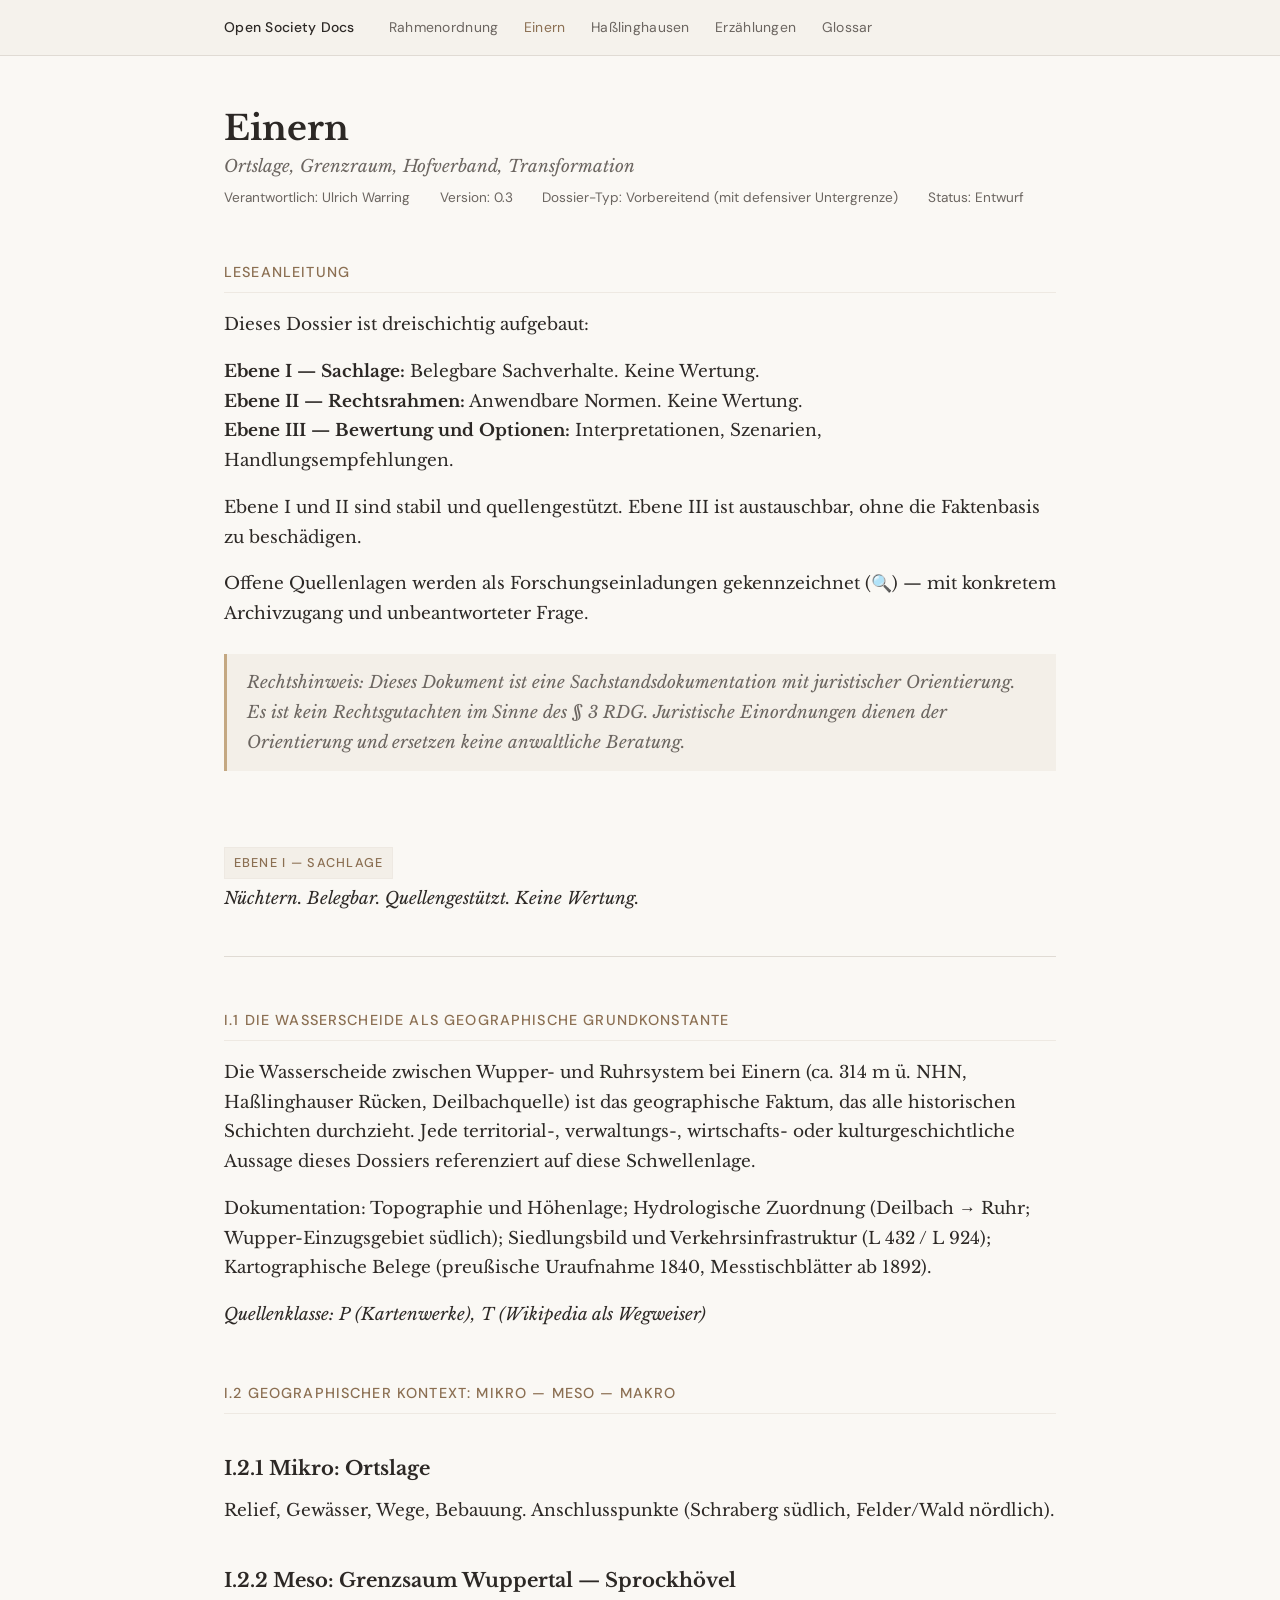
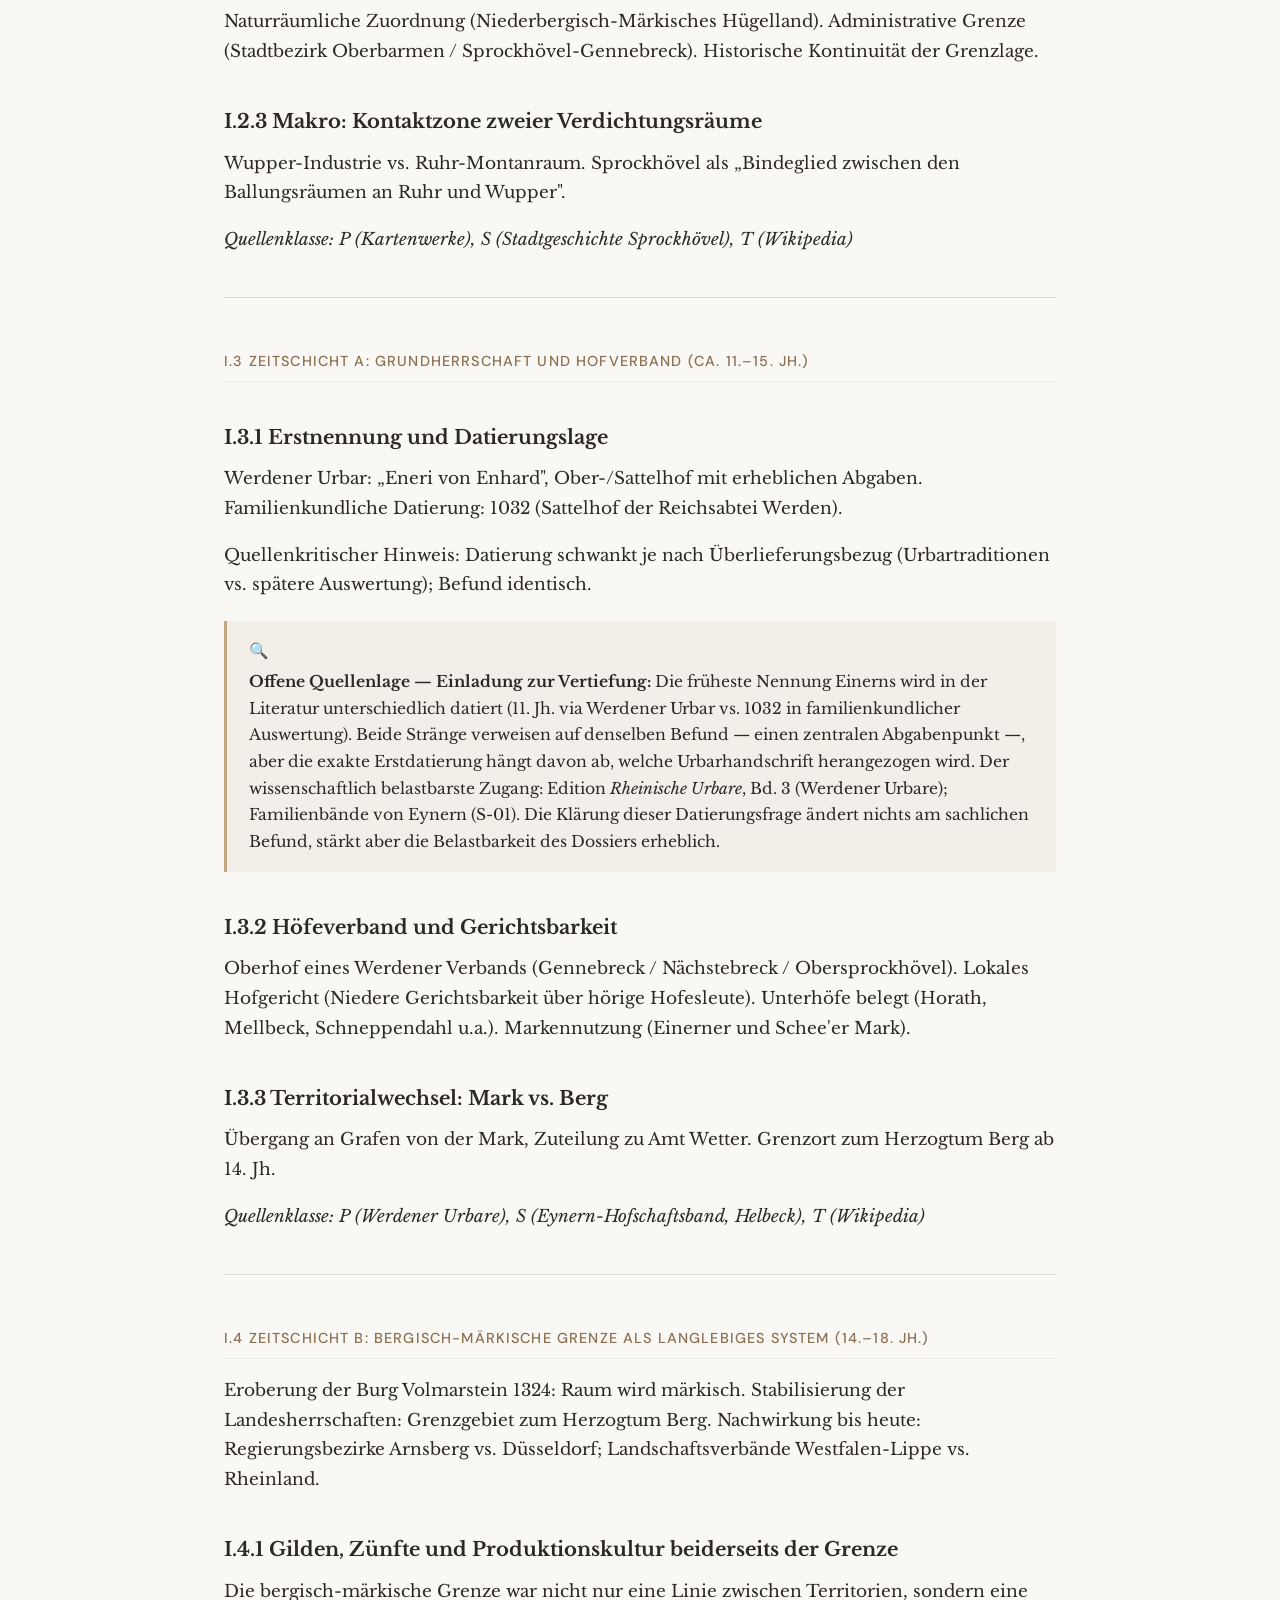
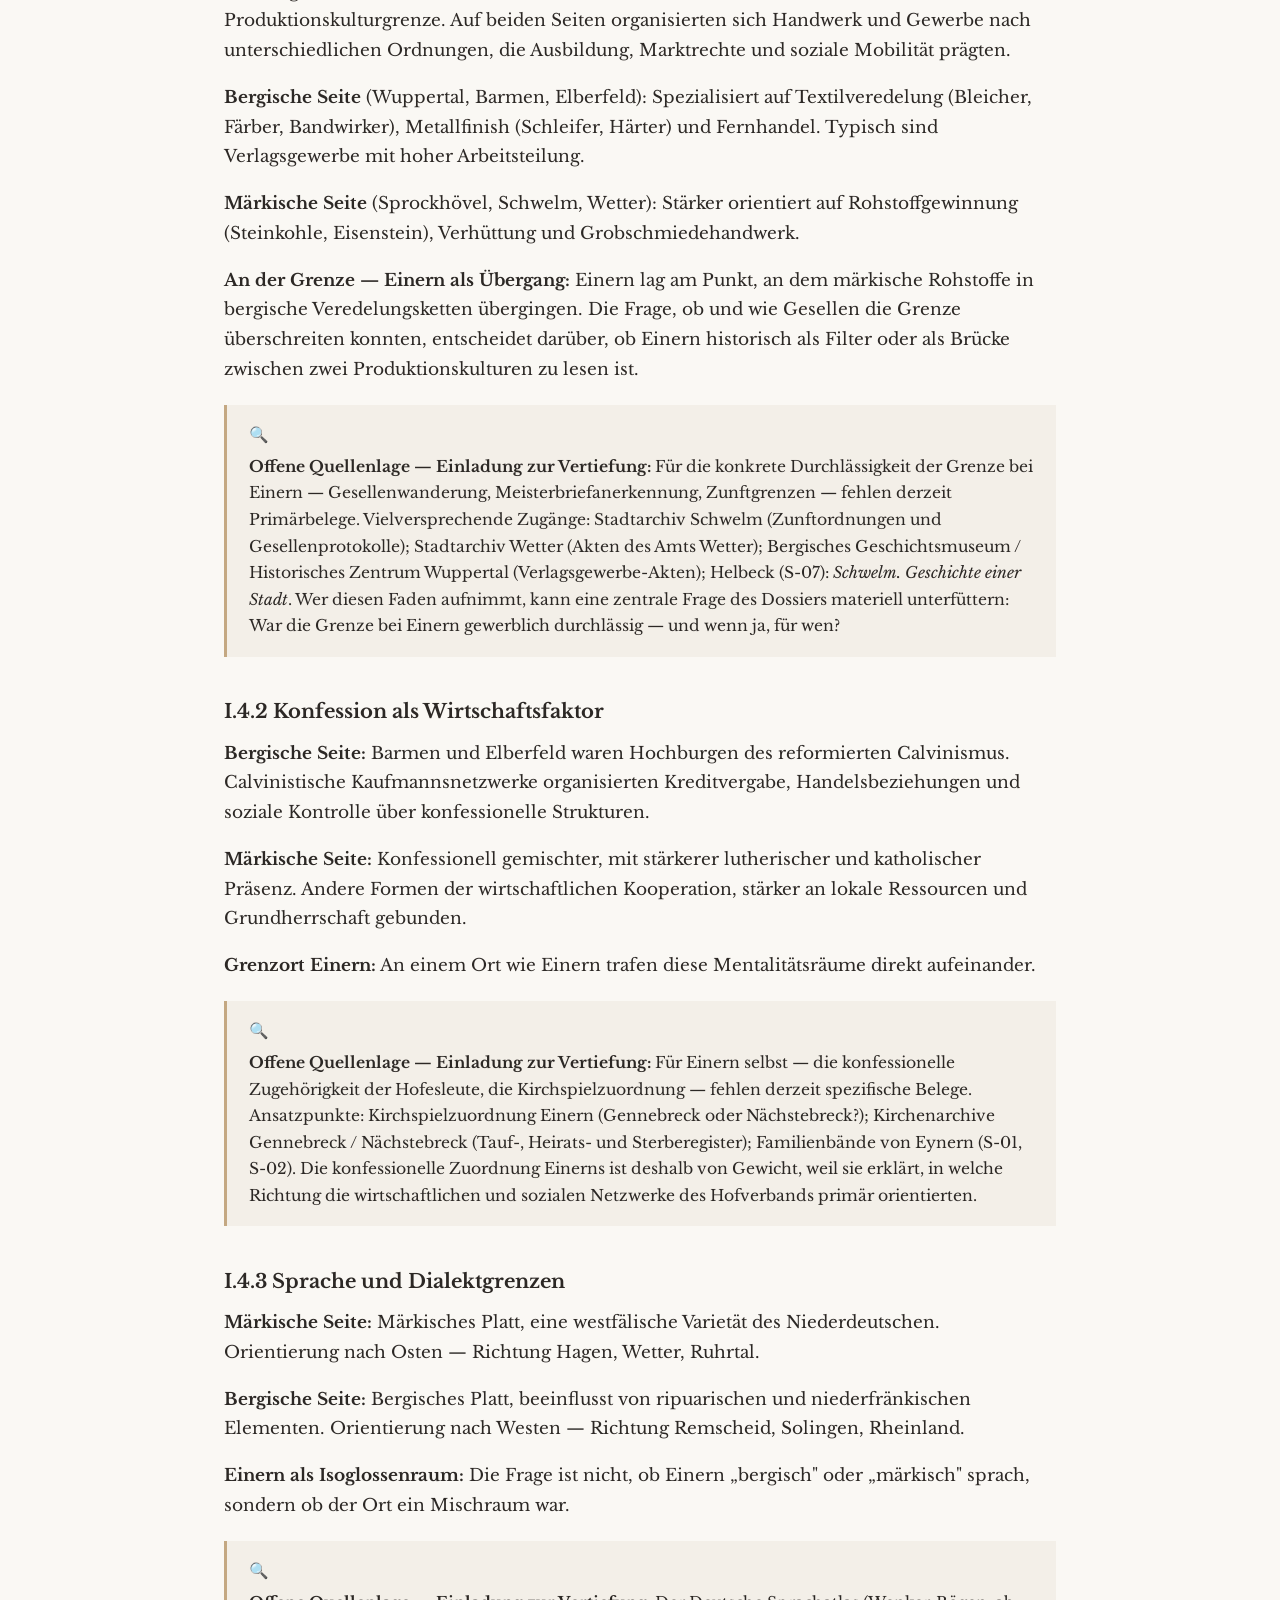
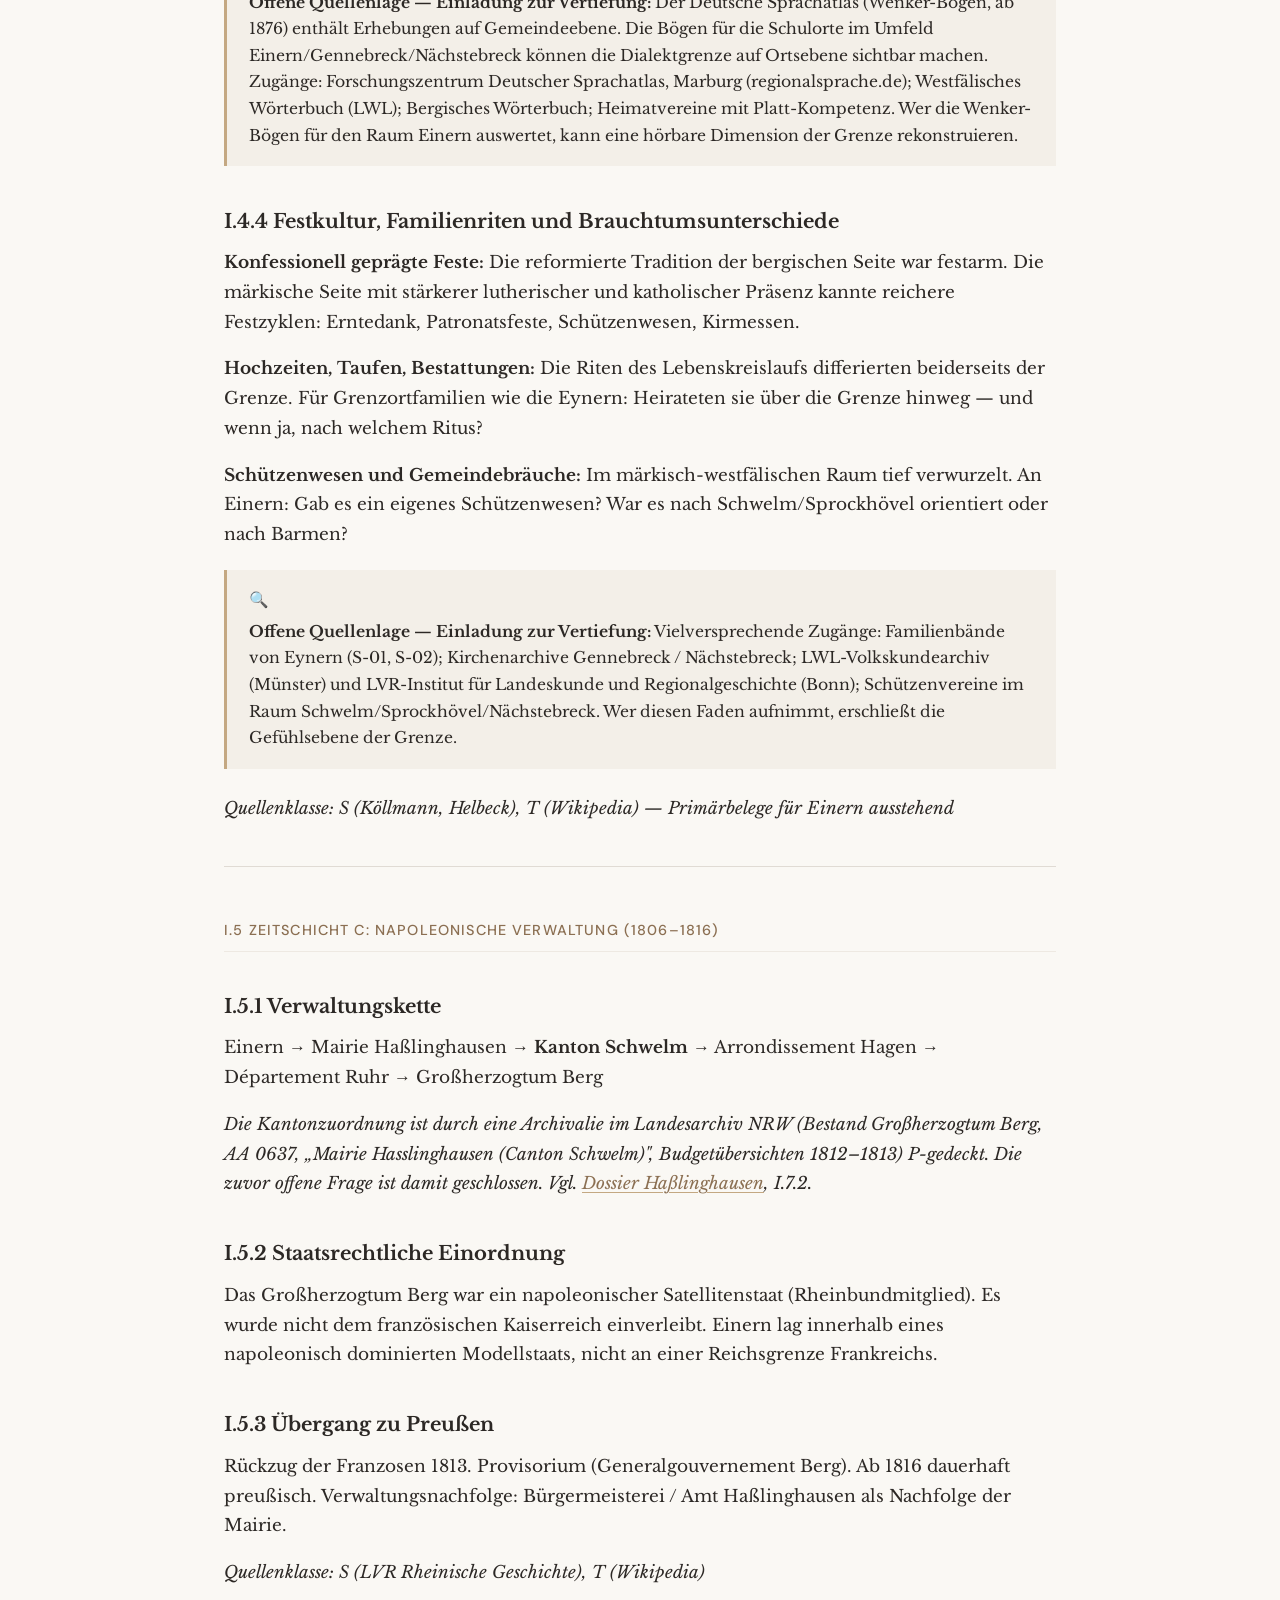
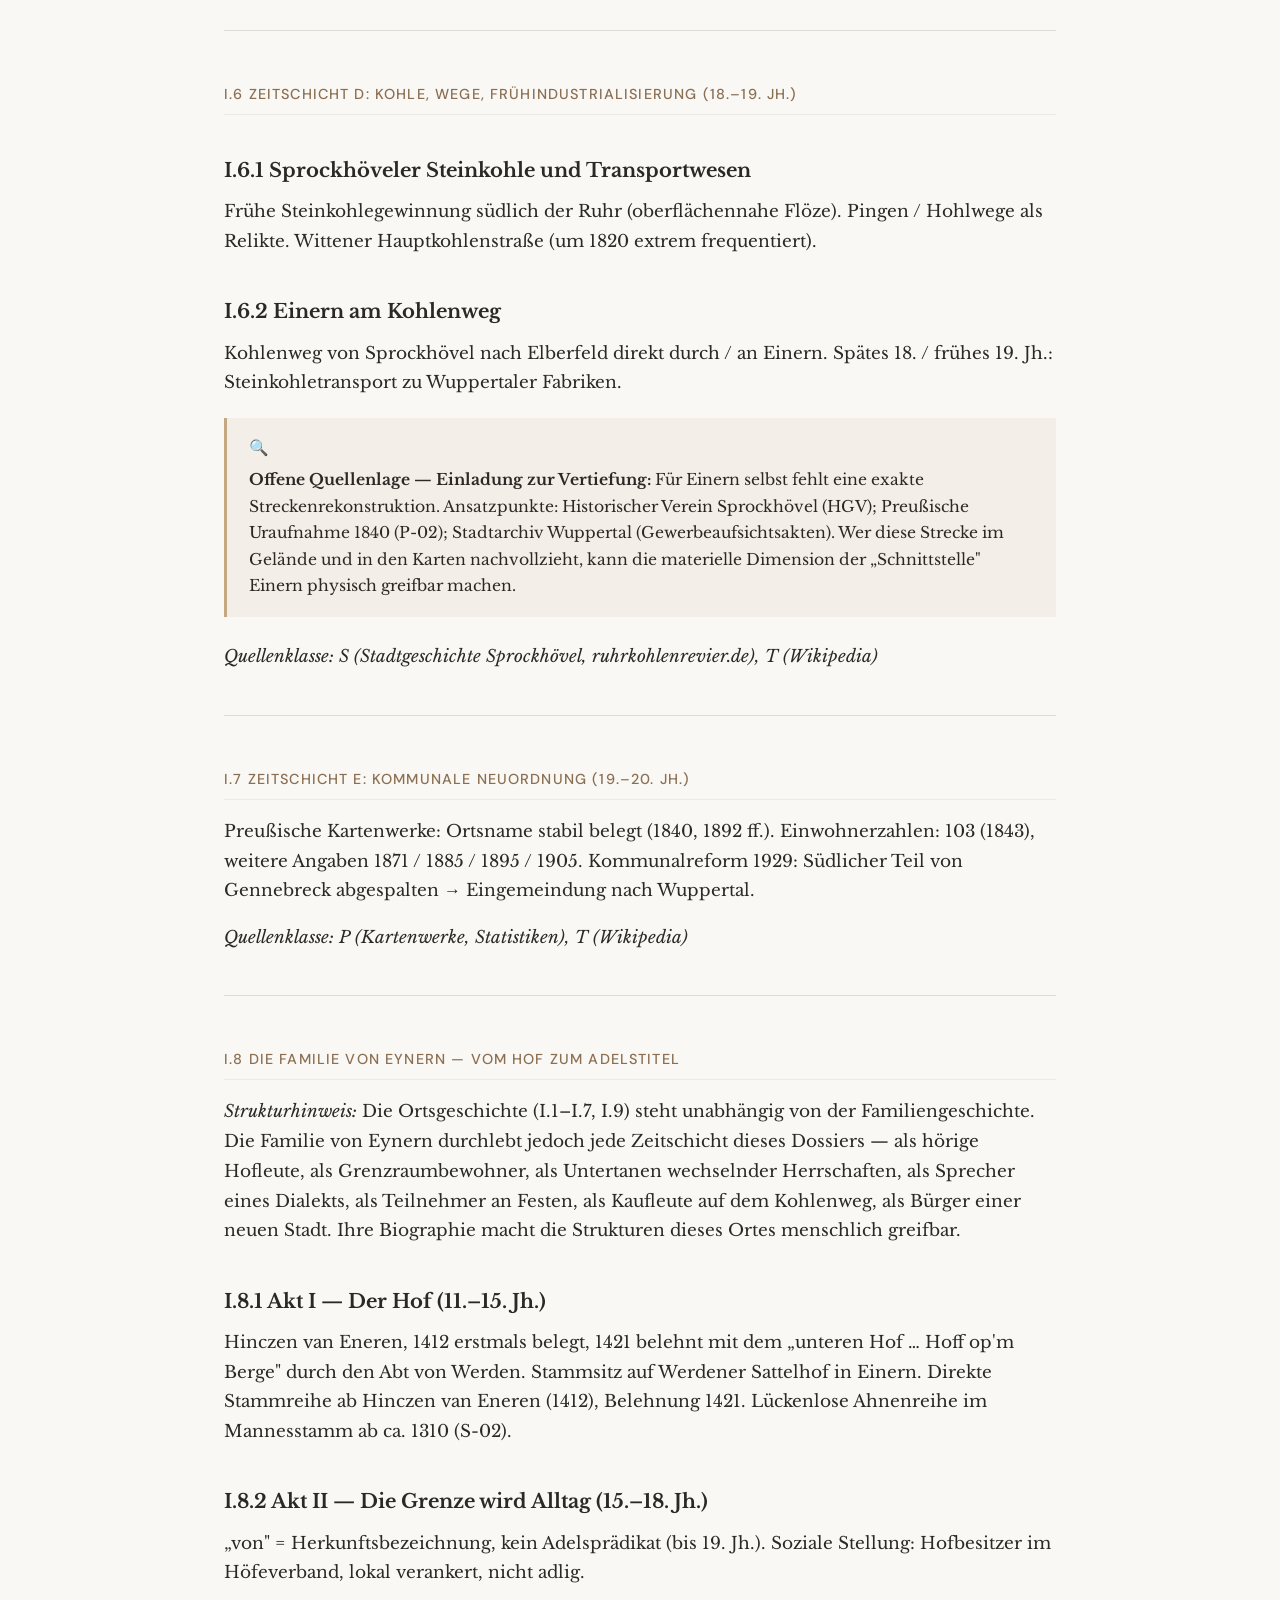
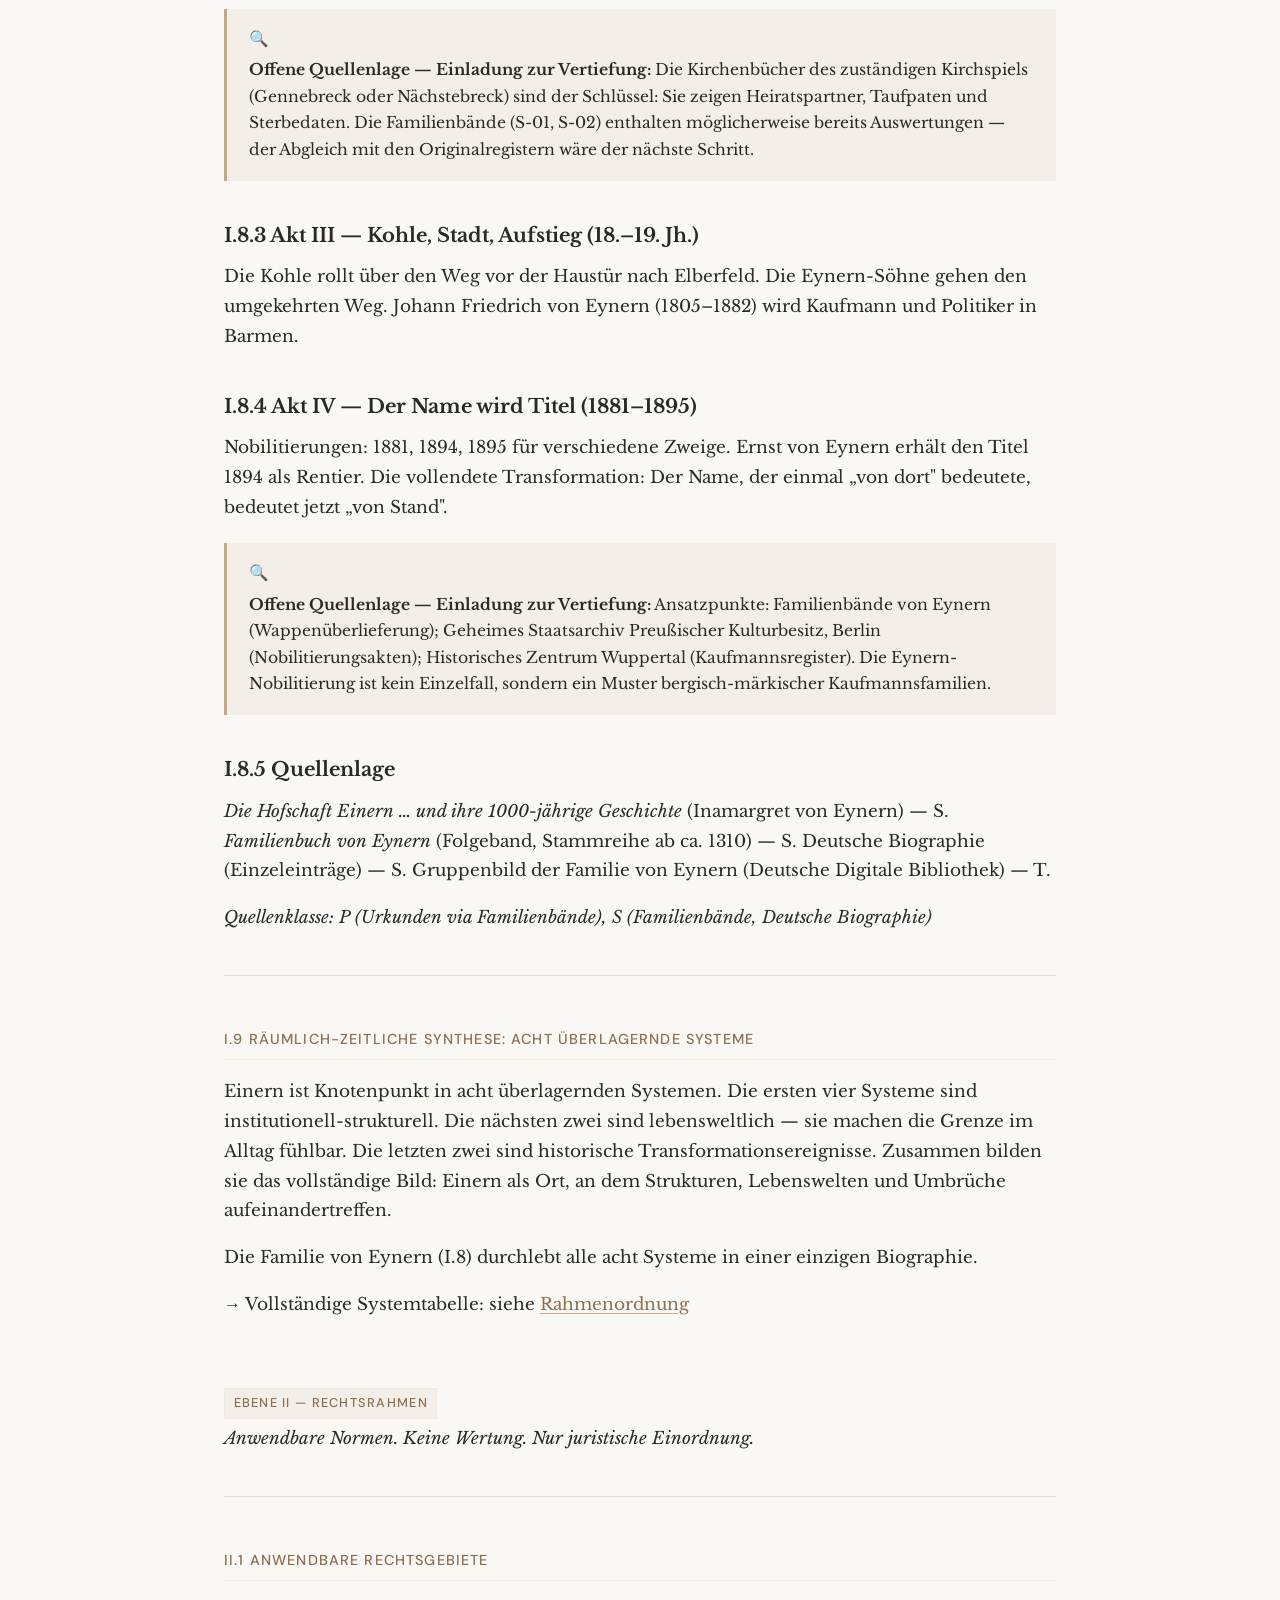
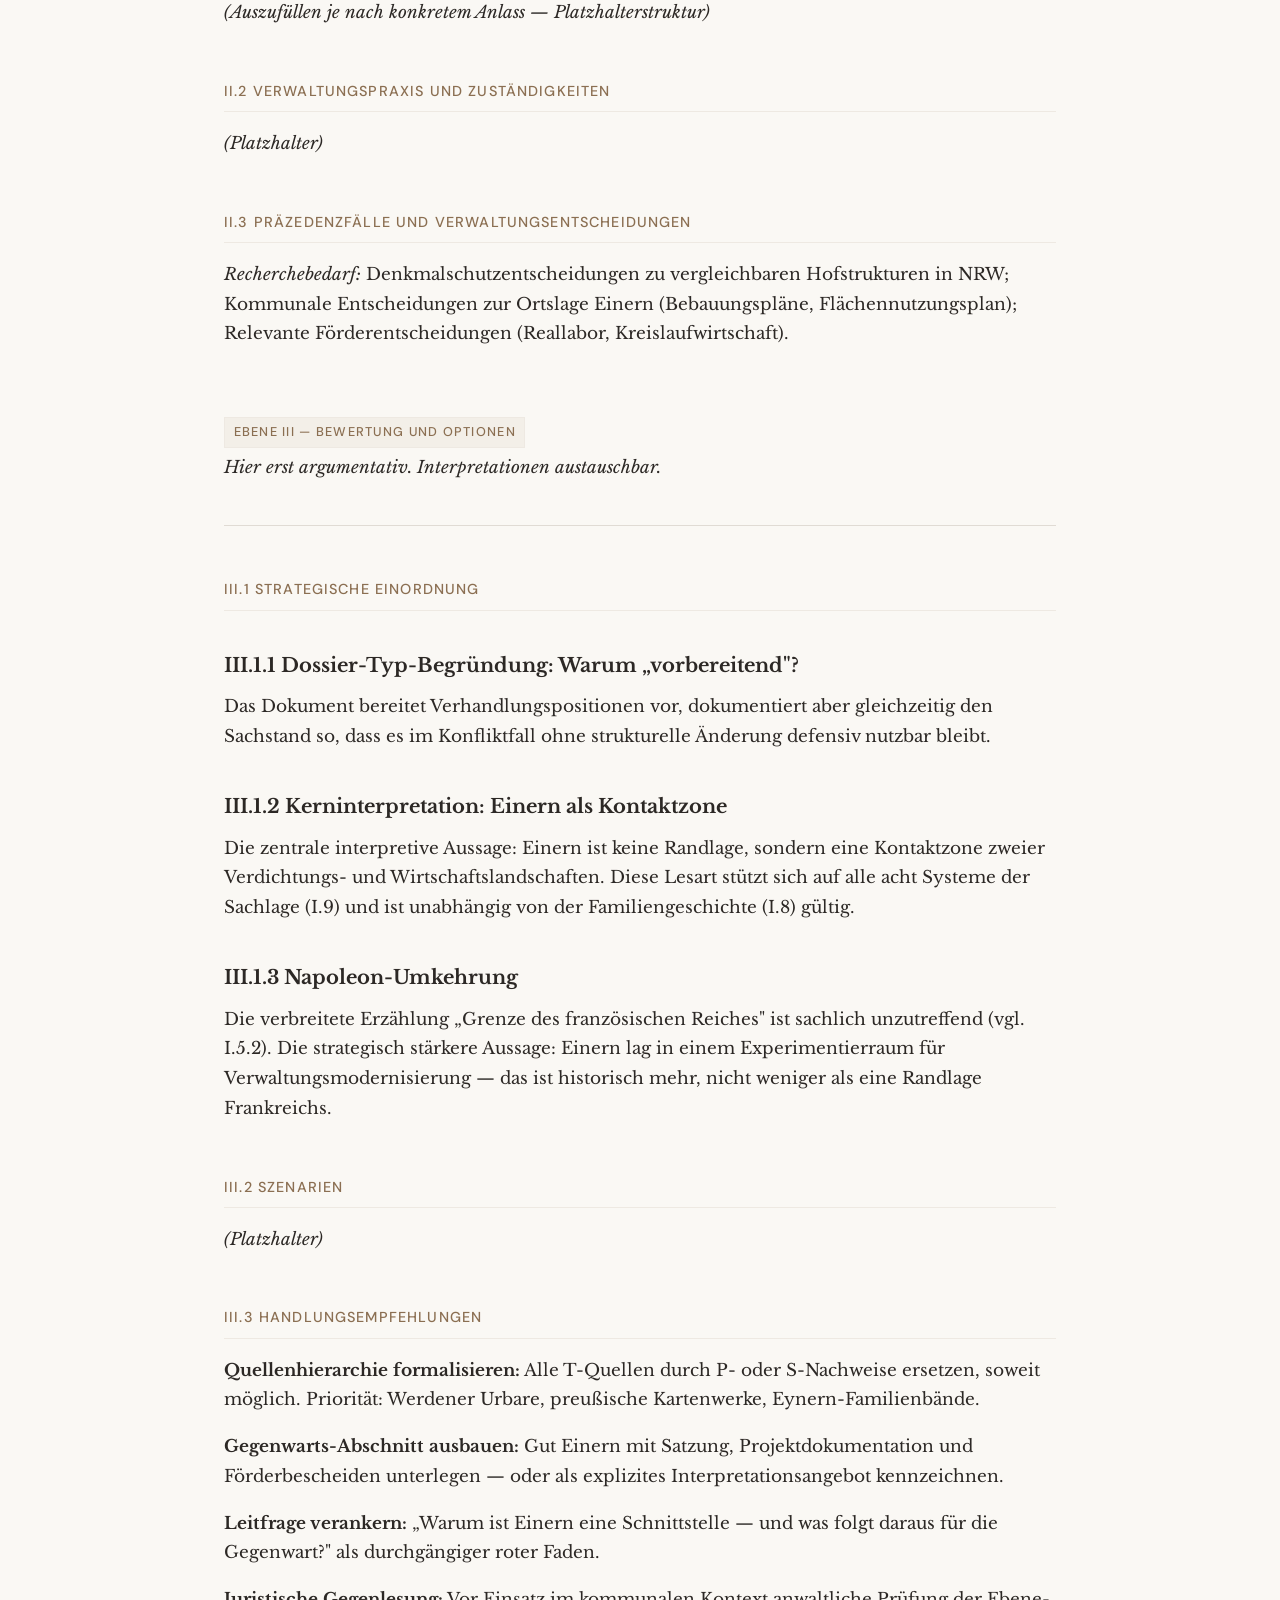
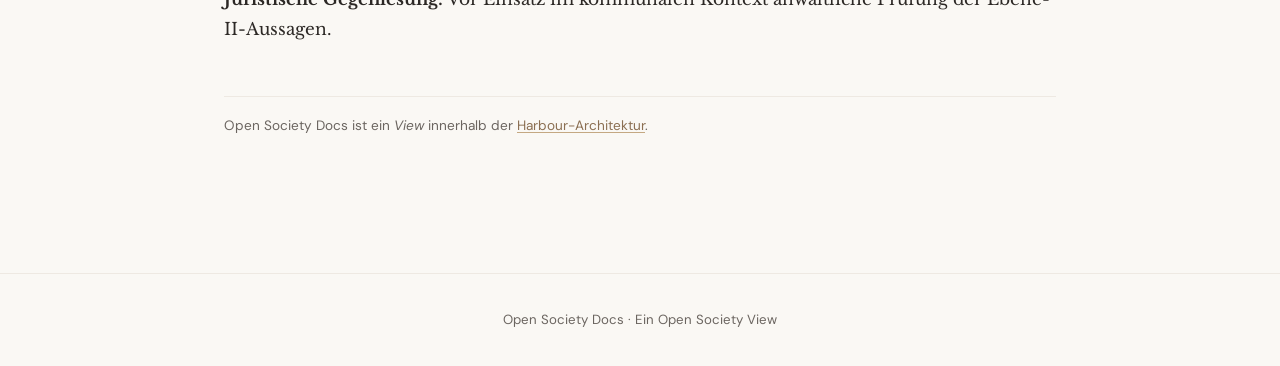
==== commit 00885785: "Add files via upload" ====
--- a/dossier/einern.html
+++ b/dossier/einern.html
@@ -12,9 +12,11 @@
   <div class="nav-inner">
     <a href="../index.html" class="nav-title">Open Society Docs</a>
     <div class="nav-links">
-      <a href="../dossier/einern.html" class="active">Dossier: Einern</a>
-      <a href="../rahmenordnung/einern.html">Rahmenordnung</a>
+      <a href="../rahmenordnung/hasslinghauser-ruecken.html">Rahmenordnung</a>
+      <a href="../dossier/einern.html" class="active">Einern</a>
+      <a href="../dossier/hasslinghausen.html">Haßlinghausen</a>
       <a href="../erzaehlungen/derer-von-eynern.html">Erzählungen</a>
+      <a href="../glossar/einern.html">Glossar</a>
     </div>
   </div>
 </nav>
@@ -162,11 +164,9 @@
 
   <h3>I.5.1 Verwaltungskette</h3>
 
-  <p>Einern → Mairie Haßlinghausen → Kanton [zu klären] → Arrondissement Hagen → Département Ruhr → Großherzogtum Berg</p>
-
-  <div class="research-invitation">
-    <strong>Offene Quellenlage — Einladung zur Vertiefung:</strong> Die Kantonzuordnung der Mairie Haßlinghausen ist derzeit nicht primärquellengestützt verifiziert. Kürzester Weg: Landesarchiv NRW, Abt. Westfalen (Münster), Bestand Großherzogtum Berg.
-  </div>
+  <p>Einern → Mairie Haßlinghausen → <strong>Kanton Schwelm</strong> → Arrondissement Hagen → Département Ruhr → Großherzogtum Berg</p>
+
+  <p><em>Die Kantonzuordnung ist durch eine Archivalie im Landesarchiv NRW (Bestand Großherzogtum Berg, AA 0637, „Mairie Hasslinghausen (Canton Schwelm)", Budgetübersichten 1812–1813) P-gedeckt. Die zuvor offene Frage ist damit geschlossen. Vgl. <a href="hasslinghausen.html">Dossier Haßlinghausen</a>, I.7.2.</em></p>
 
   <h3>I.5.2 Staatsrechtliche Einordnung</h3>
 
@@ -248,7 +248,7 @@
 
   <p>Die Familie von Eynern (I.8) durchlebt alle acht Systeme in einer einzigen Biographie.</p>
 
-  <p>→ Vollständige Systemtabelle: siehe <a href="../rahmenordnung/einern.html">Rahmenordnung</a></p>
+  <p>→ Vollständige Systemtabelle: siehe <a href="../rahmenordnung/hasslinghauser-ruecken.html">Rahmenordnung</a></p>
 
   <!-- ═══════════════ EBENE II ═══════════════ -->
 
